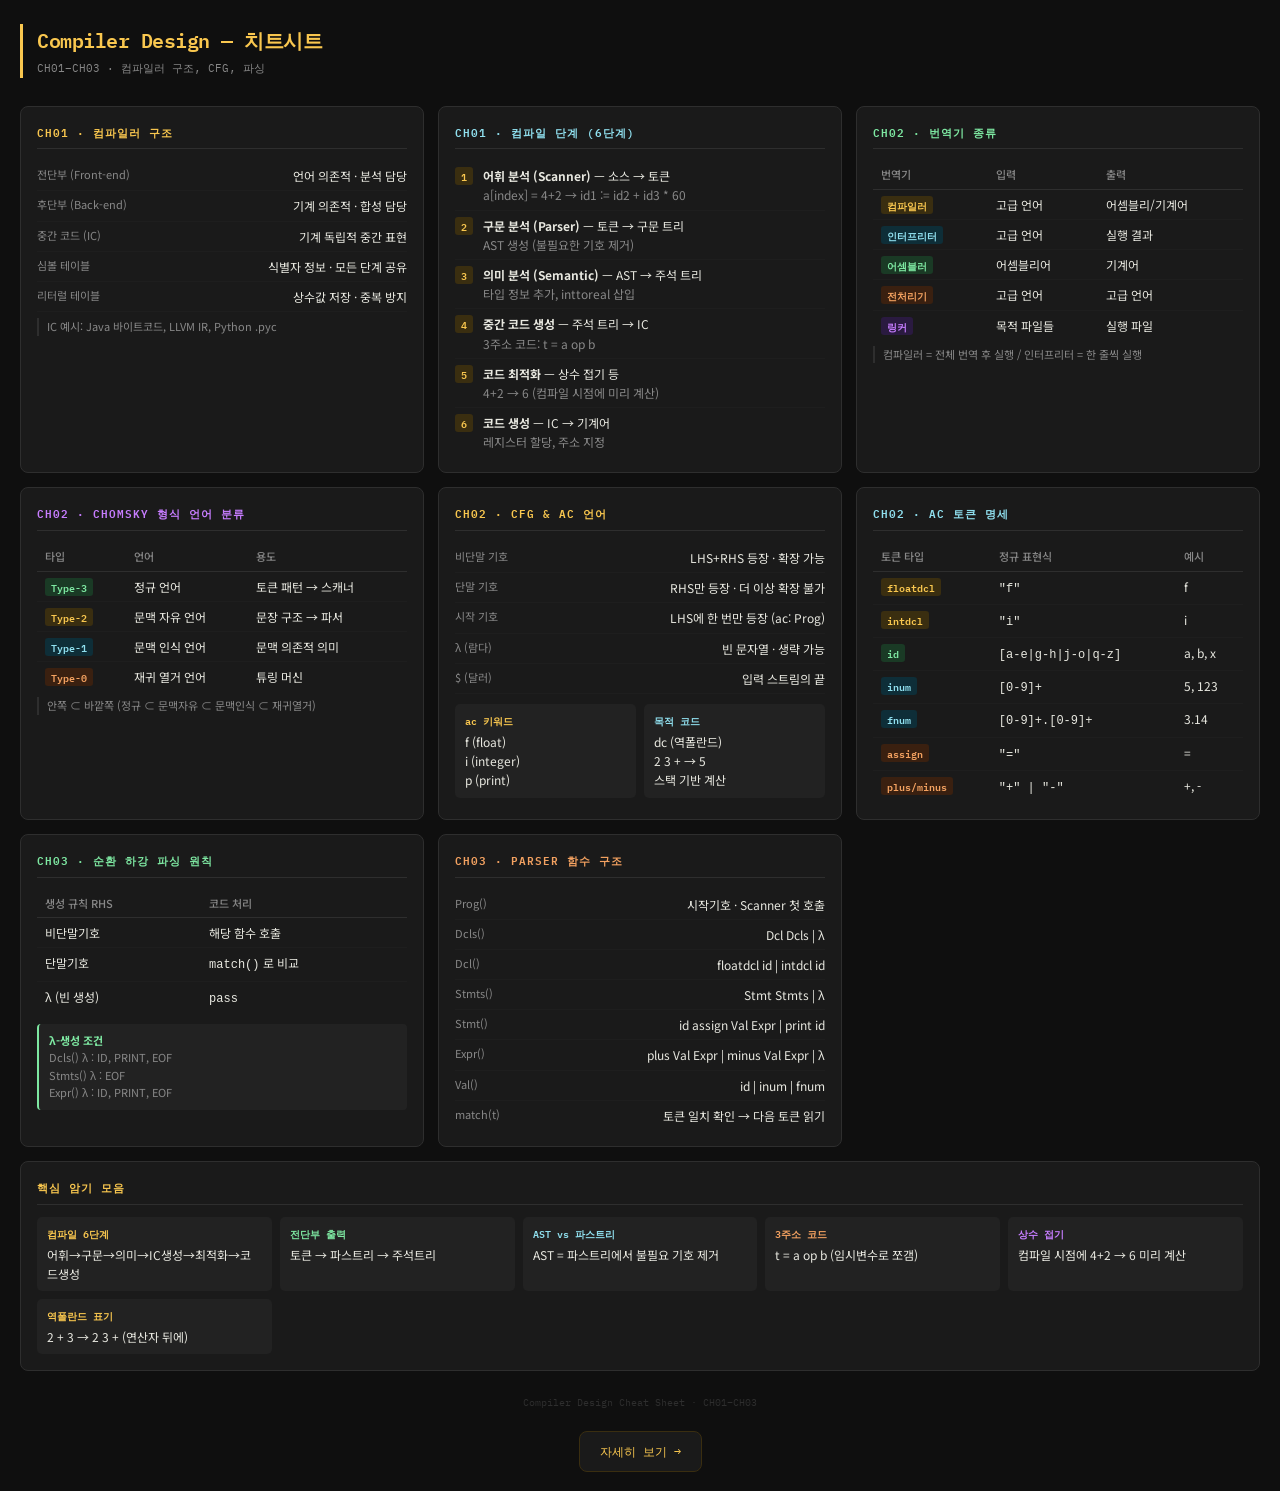
==== compiler-design/index.html @ c454cb39 "Create index.html" ====
<!DOCTYPE html>
<html lang="ko">
<head>
<meta charset="UTF-8">
<meta name="viewport" content="width=device-width, initial-scale=1.0">
<title>Compiler Design 치트시트</title>
<style>
  @import url('https://fonts.googleapis.com/css2?family=IBM+Plex+Mono:wght@400;600&family=Noto+Sans+KR:wght@400;500;700&display=swap');

  :root {
    --bg: #0f0f0f;
    --surface: #1a1a1a;
    --surface2: #222;
    --border: #2e2e2e;
    --text: #e8e8e0;
    --muted: #888;
    --accent1: #7ee8a2;
    --accent2: #f9c74f;
    --accent3: #90e0ef;
    --accent4: #f4a261;
    --accent5: #c77dff;
    --mono: 'IBM Plex Mono', monospace;
    --sans: 'Noto Sans KR', sans-serif;
  }

  * { box-sizing: border-box; margin: 0; padding: 0; }

  body {
    background: var(--bg);
    color: var(--text);
    font-family: var(--sans);
    font-size: 13px;
    line-height: 1.6;
    padding: 24px 20px;
  }

  header {
    border-left: 3px solid var(--accent2);
    padding-left: 14px;
    margin-bottom: 28px;
  }

  header h1 {
    font-family: var(--mono);
    font-size: 20px;
    font-weight: 600;
    color: var(--accent2);
    letter-spacing: -0.5px;
  }

  header p {
    color: var(--muted);
    font-size: 11px;
    font-family: var(--mono);
    margin-top: 4px;
  }

  .grid {
    display: grid;
    grid-template-columns: repeat(auto-fit, minmax(300px, 1fr));
    gap: 14px;
  }

  .card {
    background: var(--surface);
    border: 0.5px solid var(--border);
    border-radius: 8px;
    padding: 16px;
    break-inside: avoid;
  }

  .card.wide { grid-column: 1 / -1; }

  .card-title {
    font-family: var(--mono);
    font-size: 11px;
    font-weight: 600;
    letter-spacing: 1px;
    text-transform: uppercase;
    margin-bottom: 12px;
    padding-bottom: 8px;
    border-bottom: 0.5px solid var(--border);
  }

  .card-title.green  { color: var(--accent1); }
  .card-title.amber  { color: var(--accent2); }
  .card-title.cyan   { color: var(--accent3); }
  .card-title.orange { color: var(--accent4); }
  .card-title.purple { color: var(--accent5); }

  table { width: 100%; border-collapse: collapse; font-size: 12px; }
  th {
    color: var(--muted); font-weight: 500; text-align: left;
    padding: 5px 8px; border-bottom: 0.5px solid var(--border); font-size: 11px;
  }
  td { padding: 5px 8px; border-bottom: 0.5px solid #1e1e1e; vertical-align: top; }
  tr:last-child td { border-bottom: none; }

  .tag {
    display: inline-block; font-family: var(--mono); font-size: 10px;
    padding: 1px 6px; border-radius: 3px; font-weight: 600;
  }
  .tag.g { background: #1a3a25; color: var(--accent1); }
  .tag.a { background: #3a2e10; color: var(--accent2); }
  .tag.c { background: #0e2e38; color: var(--accent3); }
  .tag.o { background: #3a2010; color: var(--accent4); }
  .tag.p { background: #2a1a40; color: var(--accent5); }

  .formula {
    background: var(--surface2);
    border-left: 2px solid var(--accent2);
    padding: 8px 12px;
    border-radius: 0 4px 4px 0;
    font-family: var(--mono);
    font-size: 11px;
    color: var(--accent2);
    margin: 8px 0;
    white-space: pre;
    overflow-x: auto;
  }

  .note {
    font-size: 11px; color: var(--muted);
    margin-top: 6px; padding-left: 8px;
    border-left: 2px solid var(--border);
  }

  .row {
    display: flex; justify-content: space-between; align-items: flex-start;
    padding: 5px 0; border-bottom: 0.5px solid #1e1e1e; font-size: 12px; gap: 8px;
  }
  .row:last-child { border-bottom: none; }
  .row .key { color: var(--muted); min-width: 100px; font-size: 11px; }
  .row .val { text-align: right; color: var(--text); }

  .highlight { color: var(--accent1); font-weight: 500; }
  .dim { color: var(--muted); }

  .steps { counter-reset: step; list-style: none; }
  .steps li {
    counter-increment: step; display: flex; gap: 10px;
    padding: 5px 0; font-size: 12px; border-bottom: 0.5px solid #1e1e1e; align-items: flex-start;
  }
  .steps li:last-child { border-bottom: none; }
  .steps li::before {
    content: counter(step); font-family: var(--mono); font-size: 10px; font-weight: 600;
    color: var(--accent2); background: #3a2e10; width: 18px; height: 18px;
    border-radius: 3px; display: flex; align-items: center; justify-content: center;
    flex-shrink: 0; margin-top: 1px;
  }

  .two-col { display: grid; grid-template-columns: 1fr 1fr; gap: 8px; }
  .mini-card { background: var(--surface2); border-radius: 5px; padding: 8px 10px; font-size: 12px; }
  .mini-card .mc-title { font-family: var(--mono); font-size: 10px; font-weight: 600; margin-bottom: 4px; }

  footer { margin-top: 24px; text-align: center; font-family: var(--mono); font-size: 10px; color: var(--border); }
</style>
</head>
<body>

<header>
  <h1>Compiler Design — 치트시트</h1>
  <p>CH01–CH03 · 컴파일러 구조, CFG, 파싱</p>
</header>

<div class="grid">

  <!-- 컴파일러 구조 -->
  <div class="card">
    <div class="card-title amber">CH01 · 컴파일러 구조</div>
    <div class="row"><span class="key">전단부 (Front-end)</span><span class="val">언어 의존적 · 분석 담당</span></div>
    <div class="row"><span class="key">후단부 (Back-end)</span><span class="val">기계 의존적 · 합성 담당</span></div>
    <div class="row"><span class="key">중간 코드 (IC)</span><span class="val">기계 독립적 중간 표현</span></div>
    <div class="row"><span class="key">심볼 테이블</span><span class="val">식별자 정보 · 모든 단계 공유</span></div>
    <div class="row"><span class="key">리터럴 테이블</span><span class="val">상수값 저장 · 중복 방지</span></div>
    <p class="note">IC 예시: Java 바이트코드, LLVM IR, Python .pyc</p>
  </div>

  <!-- 컴파일 단계 -->
  <div class="card">
    <div class="card-title cyan">CH01 · 컴파일 단계 (6단계)</div>
    <ul class="steps">
      <li><div><strong>어휘 분석 (Scanner)</strong> — 소스 → 토큰<br><span class="dim">a[index] = 4+2 → id1 := id2 + id3 * 60</span></div></li>
      <li><div><strong>구문 분석 (Parser)</strong> — 토큰 → 구문 트리<br><span class="dim">AST 생성 (불필요한 기호 제거)</span></div></li>
      <li><div><strong>의미 분석 (Semantic)</strong> — AST → 주석 트리<br><span class="dim">타입 정보 추가, inttoreal 삽입</span></div></li>
      <li><div><strong>중간 코드 생성</strong> — 주석 트리 → IC<br><span class="dim">3주소 코드: t = a op b</span></div></li>
      <li><div><strong>코드 최적화</strong> — 상수 접기 등<br><span class="dim">4+2 → 6 (컴파일 시점에 미리 계산)</span></div></li>
      <li><div><strong>코드 생성</strong> — IC → 기계어<br><span class="dim">레지스터 할당, 주소 지정</span></div></li>
    </ul>
  </div>

  <!-- 번역기 종류 -->
  <div class="card">
    <div class="card-title green">CH02 · 번역기 종류</div>
    <table>
      <thead><tr><th>번역기</th><th>입력</th><th>출력</th></tr></thead>
      <tbody>
        <tr><td><span class="tag a">컴파일러</span></td><td>고급 언어</td><td>어셈블리/기계어</td></tr>
        <tr><td><span class="tag c">인터프리터</span></td><td>고급 언어</td><td>실행 결과</td></tr>
        <tr><td><span class="tag g">어셈블러</span></td><td>어셈블리어</td><td>기계어</td></tr>
        <tr><td><span class="tag o">전처리기</span></td><td>고급 언어</td><td>고급 언어</td></tr>
        <tr><td><span class="tag p">링커</span></td><td>목적 파일들</td><td>실행 파일</td></tr>
      </tbody>
    </table>
    <p class="note">컴파일러 = 전체 번역 후 실행 / 인터프리터 = 한 줄씩 실행</p>
  </div>

  <!-- Chomsky 분류 -->
  <div class="card">
    <div class="card-title purple">CH02 · Chomsky 형식 언어 분류</div>
    <table>
      <thead><tr><th>타입</th><th>언어</th><th>용도</th></tr></thead>
      <tbody>
        <tr><td><span class="tag g">Type-3</span></td><td>정규 언어</td><td>토큰 패턴 → 스캐너</td></tr>
        <tr><td><span class="tag a">Type-2</span></td><td>문맥 자유 언어</td><td>문장 구조 → 파서</td></tr>
        <tr><td><span class="tag c">Type-1</span></td><td>문맥 인식 언어</td><td>문맥 의존적 의미</td></tr>
        <tr><td><span class="tag o">Type-0</span></td><td>재귀 열거 언어</td><td>튜링 머신</td></tr>
      </tbody>
    </table>
    <p class="note">안쪽 ⊂ 바깥쪽 (정규 ⊂ 문맥자유 ⊂ 문맥인식 ⊂ 재귀열거)</p>
  </div>

  <!-- CFG / ac 언어 -->
  <div class="card">
    <div class="card-title amber">CH02 · CFG & ac 언어</div>
    <div class="row"><span class="key">비단말 기호</span><span class="val">LHS+RHS 등장 · 확장 가능</span></div>
    <div class="row"><span class="key">단말 기호</span><span class="val">RHS만 등장 · 더 이상 확장 불가</span></div>
    <div class="row"><span class="key">시작 기호</span><span class="val">LHS에 한 번만 등장 (ac: Prog)</span></div>
    <div class="row"><span class="key">λ (람다)</span><span class="val">빈 문자열 · 생략 가능</span></div>
    <div class="row"><span class="key">$ (달러)</span><span class="val">입력 스트림의 끝</span></div>
    <div style="margin-top: 10px;" class="two-col">
      <div class="mini-card">
        <div class="mc-title" style="color:var(--accent2)">ac 키워드</div>
        f (float)<br>i (integer)<br>p (print)
      </div>
      <div class="mini-card">
        <div class="mc-title" style="color:var(--accent3)">목적 코드</div>
        dc (역폴란드)<br>2 3 + → 5<br>스택 기반 계산
      </div>
    </div>
  </div>

  <!-- 토큰 명세 -->
  <div class="card">
    <div class="card-title cyan">CH02 · ac 토큰 명세</div>
    <table>
      <thead><tr><th>토큰 타입</th><th>정규 표현식</th><th>예시</th></tr></thead>
      <tbody>
        <tr><td><span class="tag a">floatdcl</span></td><td><code>"f"</code></td><td>f</td></tr>
        <tr><td><span class="tag a">intdcl</span></td><td><code>"i"</code></td><td>i</td></tr>
        <tr><td><span class="tag g">id</span></td><td><code>[a-e|g-h|j-o|q-z]</code></td><td>a, b, x</td></tr>
        <tr><td><span class="tag c">inum</span></td><td><code>[0-9]+</code></td><td>5, 123</td></tr>
        <tr><td><span class="tag c">fnum</span></td><td><code>[0-9]+.[0-9]+</code></td><td>3.14</td></tr>
        <tr><td><span class="tag o">assign</span></td><td><code>"="</code></td><td>=</td></tr>
        <tr><td><span class="tag o">plus/minus</span></td><td><code>"+" | "-"</code></td><td>+, -</td></tr>
      </tbody>
    </table>
  </div>

  <!-- 순환 하강 파싱 -->
  <div class="card">
    <div class="card-title green">CH03 · 순환 하강 파싱 원칙</div>
    <table>
      <thead><tr><th>생성 규칙 RHS</th><th>코드 처리</th></tr></thead>
      <tbody>
        <tr><td>비단말기호</td><td>해당 함수 호출</td></tr>
        <tr><td>단말기호</td><td><code>match()</code> 로 비교</td></tr>
        <tr><td>λ (빈 생성)</td><td><code>pass</code></td></tr>
      </tbody>
    </table>
    <div style="margin-top:10px;">
      <div class="note" style="margin-top:0;padding:8px 10px;background:var(--surface2);border-radius:4px;border-left:2px solid var(--accent1);">
        <strong style="color:var(--accent1)">λ-생성 조건</strong><br>
        Dcls() λ : ID, PRINT, EOF<br>
        Stmts() λ : EOF<br>
        Expr() λ : ID, PRINT, EOF
      </div>
    </div>
  </div>

  <!-- Parser 함수 구조 -->
  <div class="card">
    <div class="card-title orange">CH03 · Parser 함수 구조</div>
    <div class="row"><span class="key">Prog()</span><span class="val">시작기호 · Scanner 첫 호출</span></div>
    <div class="row"><span class="key">Dcls()</span><span class="val">Dcl Dcls | λ</span></div>
    <div class="row"><span class="key">Dcl()</span><span class="val">floatdcl id | intdcl id</span></div>
    <div class="row"><span class="key">Stmts()</span><span class="val">Stmt Stmts | λ</span></div>
    <div class="row"><span class="key">Stmt()</span><span class="val">id assign Val Expr | print id</span></div>
    <div class="row"><span class="key">Expr()</span><span class="val">plus Val Expr | minus Val Expr | λ</span></div>
    <div class="row"><span class="key">Val()</span><span class="val">id | inum | fnum</span></div>
    <div class="row"><span class="key">match(t)</span><span class="val">토큰 일치 확인 → 다음 토큰 읽기</span></div>
  </div>

  <!-- 핵심 암기 -->
  <div class="card wide">
    <div class="card-title amber">핵심 암기 모음</div>
    <div style="display:grid;grid-template-columns:repeat(auto-fit,minmax(200px,1fr));gap:8px;">
      <div class="mini-card"><div class="mc-title" style="color:var(--accent2)">컴파일 6단계</div>어휘→구문→의미→IC생성→최적화→코드생성</div>
      <div class="mini-card"><div class="mc-title" style="color:var(--accent1)">전단부 출력</div>토큰 → 파스트리 → 주석트리</div>
      <div class="mini-card"><div class="mc-title" style="color:var(--accent3)">AST vs 파스트리</div>AST = 파스트리에서 불필요 기호 제거</div>
      <div class="mini-card"><div class="mc-title" style="color:var(--accent4)">3주소 코드</div>t = a op b (임시변수로 쪼갬)</div>
      <div class="mini-card"><div class="mc-title" style="color:var(--accent5)">상수 접기</div>컴파일 시점에 4+2 → 6 미리 계산</div>
      <div class="mini-card"><div class="mc-title" style="color:var(--accent2)">역폴란드 표기</div>2 + 3 → 2 3 + (연산자 뒤에)</div>
    </div>
  </div>

</div>

<footer>Compiler Design Cheat Sheet · CH01–CH03</footer>

<div style="text-align:center;margin-top:20px;">
  <a href="../notes.html?repo=Compiler-Design"
     style="display:inline-flex;align-items:center;gap:8px;font-family:'IBM Plex Mono',monospace;font-size:12px;color:#f9c74f;border:0.5px solid #3a2e10;background:#1a1a1a;padding:10px 20px;border-radius:8px;text-decoration:none;">
    자세히 보기 →
  </a>
</div>

</body>
</html>
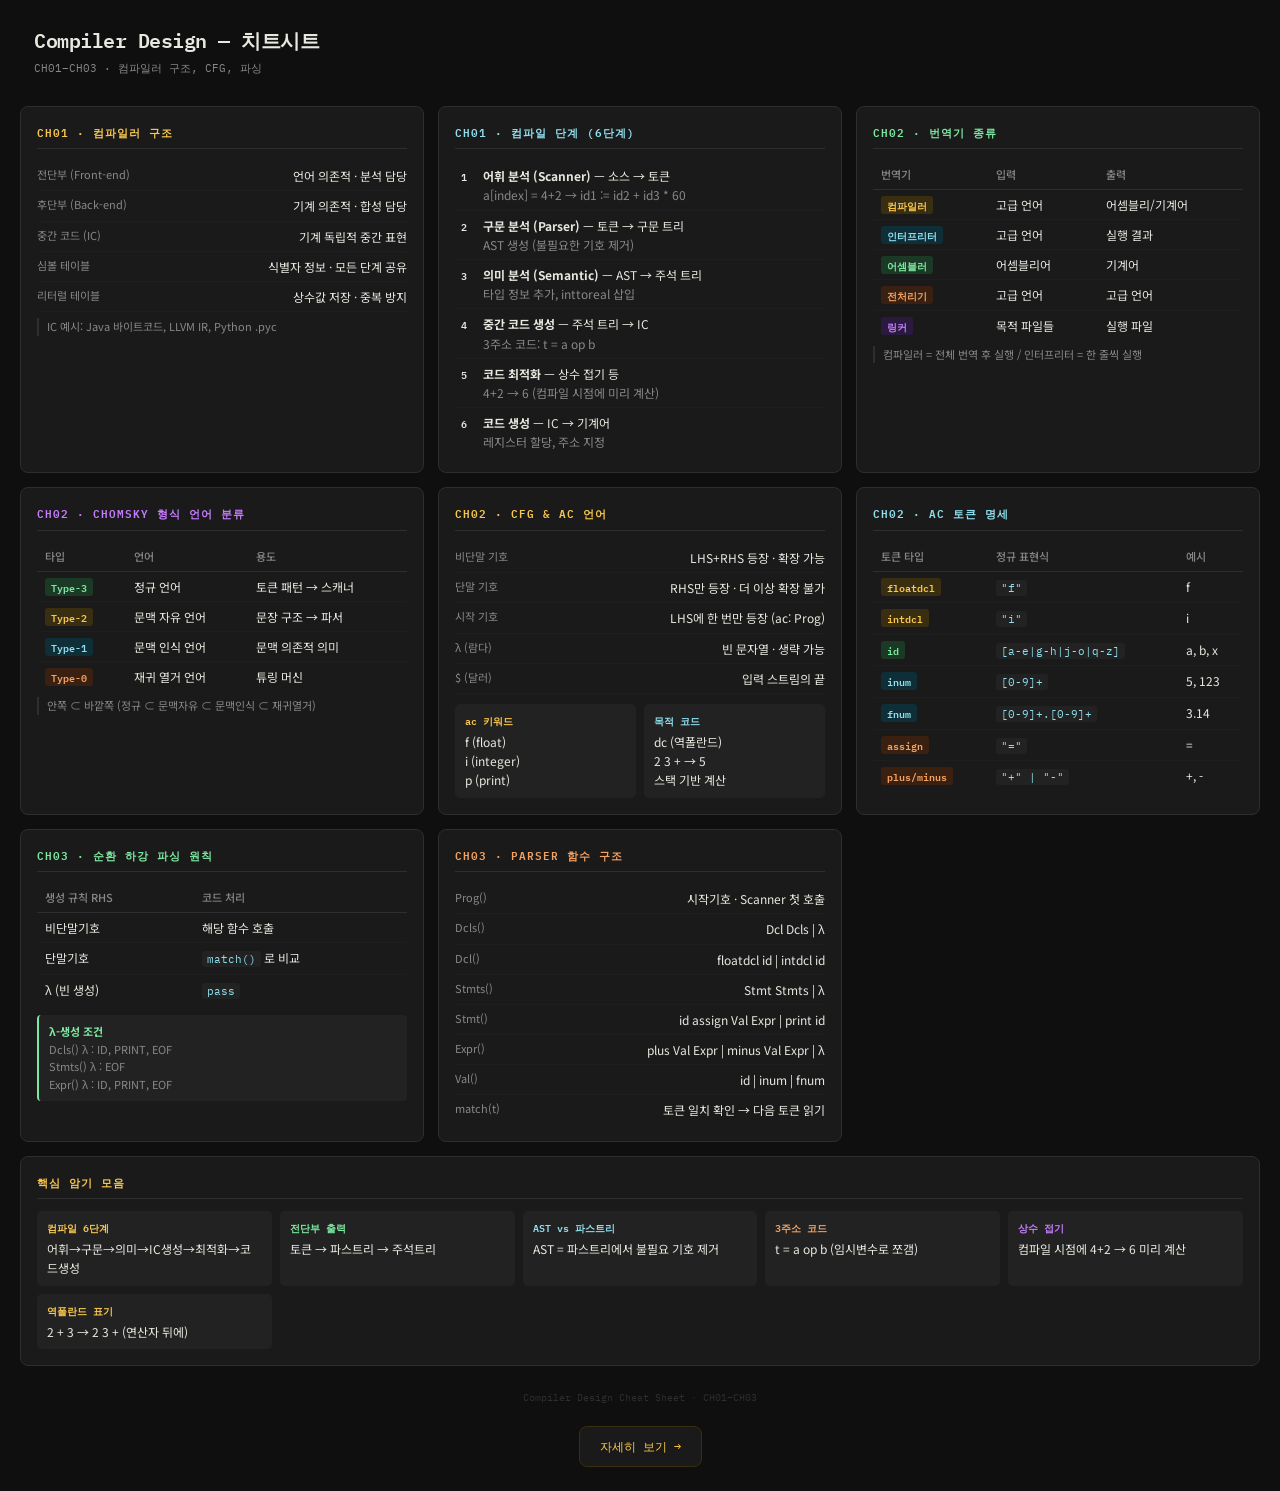
==== commit 3efc3e61: "Update index.html" ====
--- a/compiler-design/index.html
+++ b/compiler-design/index.html
@@ -4,157 +4,7 @@
 <meta charset="UTF-8">
 <meta name="viewport" content="width=device-width, initial-scale=1.0">
 <title>Compiler Design 치트시트</title>
-<style>
-  @import url('https://fonts.googleapis.com/css2?family=IBM+Plex+Mono:wght@400;600&family=Noto+Sans+KR:wght@400;500;700&display=swap');
-
-  :root {
-    --bg: #0f0f0f;
-    --surface: #1a1a1a;
-    --surface2: #222;
-    --border: #2e2e2e;
-    --text: #e8e8e0;
-    --muted: #888;
-    --accent1: #7ee8a2;
-    --accent2: #f9c74f;
-    --accent3: #90e0ef;
-    --accent4: #f4a261;
-    --accent5: #c77dff;
-    --mono: 'IBM Plex Mono', monospace;
-    --sans: 'Noto Sans KR', sans-serif;
-  }
-
-  * { box-sizing: border-box; margin: 0; padding: 0; }
-
-  body {
-    background: var(--bg);
-    color: var(--text);
-    font-family: var(--sans);
-    font-size: 13px;
-    line-height: 1.6;
-    padding: 24px 20px;
-  }
-
-  header {
-    border-left: 3px solid var(--accent2);
-    padding-left: 14px;
-    margin-bottom: 28px;
-  }
-
-  header h1 {
-    font-family: var(--mono);
-    font-size: 20px;
-    font-weight: 600;
-    color: var(--accent2);
-    letter-spacing: -0.5px;
-  }
-
-  header p {
-    color: var(--muted);
-    font-size: 11px;
-    font-family: var(--mono);
-    margin-top: 4px;
-  }
-
-  .grid {
-    display: grid;
-    grid-template-columns: repeat(auto-fit, minmax(300px, 1fr));
-    gap: 14px;
-  }
-
-  .card {
-    background: var(--surface);
-    border: 0.5px solid var(--border);
-    border-radius: 8px;
-    padding: 16px;
-    break-inside: avoid;
-  }
-
-  .card.wide { grid-column: 1 / -1; }
-
-  .card-title {
-    font-family: var(--mono);
-    font-size: 11px;
-    font-weight: 600;
-    letter-spacing: 1px;
-    text-transform: uppercase;
-    margin-bottom: 12px;
-    padding-bottom: 8px;
-    border-bottom: 0.5px solid var(--border);
-  }
-
-  .card-title.green  { color: var(--accent1); }
-  .card-title.amber  { color: var(--accent2); }
-  .card-title.cyan   { color: var(--accent3); }
-  .card-title.orange { color: var(--accent4); }
-  .card-title.purple { color: var(--accent5); }
-
-  table { width: 100%; border-collapse: collapse; font-size: 12px; }
-  th {
-    color: var(--muted); font-weight: 500; text-align: left;
-    padding: 5px 8px; border-bottom: 0.5px solid var(--border); font-size: 11px;
-  }
-  td { padding: 5px 8px; border-bottom: 0.5px solid #1e1e1e; vertical-align: top; }
-  tr:last-child td { border-bottom: none; }
-
-  .tag {
-    display: inline-block; font-family: var(--mono); font-size: 10px;
-    padding: 1px 6px; border-radius: 3px; font-weight: 600;
-  }
-  .tag.g { background: #1a3a25; color: var(--accent1); }
-  .tag.a { background: #3a2e10; color: var(--accent2); }
-  .tag.c { background: #0e2e38; color: var(--accent3); }
-  .tag.o { background: #3a2010; color: var(--accent4); }
-  .tag.p { background: #2a1a40; color: var(--accent5); }
-
-  .formula {
-    background: var(--surface2);
-    border-left: 2px solid var(--accent2);
-    padding: 8px 12px;
-    border-radius: 0 4px 4px 0;
-    font-family: var(--mono);
-    font-size: 11px;
-    color: var(--accent2);
-    margin: 8px 0;
-    white-space: pre;
-    overflow-x: auto;
-  }
-
-  .note {
-    font-size: 11px; color: var(--muted);
-    margin-top: 6px; padding-left: 8px;
-    border-left: 2px solid var(--border);
-  }
-
-  .row {
-    display: flex; justify-content: space-between; align-items: flex-start;
-    padding: 5px 0; border-bottom: 0.5px solid #1e1e1e; font-size: 12px; gap: 8px;
-  }
-  .row:last-child { border-bottom: none; }
-  .row .key { color: var(--muted); min-width: 100px; font-size: 11px; }
-  .row .val { text-align: right; color: var(--text); }
-
-  .highlight { color: var(--accent1); font-weight: 500; }
-  .dim { color: var(--muted); }
-
-  .steps { counter-reset: step; list-style: none; }
-  .steps li {
-    counter-increment: step; display: flex; gap: 10px;
-    padding: 5px 0; font-size: 12px; border-bottom: 0.5px solid #1e1e1e; align-items: flex-start;
-  }
-  .steps li:last-child { border-bottom: none; }
-  .steps li::before {
-    content: counter(step); font-family: var(--mono); font-size: 10px; font-weight: 600;
-    color: var(--accent2); background: #3a2e10; width: 18px; height: 18px;
-    border-radius: 3px; display: flex; align-items: center; justify-content: center;
-    flex-shrink: 0; margin-top: 1px;
-  }
-
-  .two-col { display: grid; grid-template-columns: 1fr 1fr; gap: 8px; }
-  .mini-card { background: var(--surface2); border-radius: 5px; padding: 8px 10px; font-size: 12px; }
-  .mini-card .mc-title { font-family: var(--mono); font-size: 10px; font-weight: 600; margin-bottom: 4px; }
-
-  footer { margin-top: 24px; text-align: center; font-family: var(--mono); font-size: 10px; color: var(--border); }
-</style>
+<link rel="stylesheet" href="../assets/common.css">
 </head>
 <body>
 
--- a/assets/common.css
+++ b/assets/common.css
@@ -0,0 +1,241 @@
+@import url('https://fonts.googleapis.com/css2?family=IBM+Plex+Mono:wght@400;600&family=Noto+Sans+KR:wght@400;500;700&display=swap');
+
+:root {
+  --bg: #0f0f0f;
+  --surface: #1a1a1a;
+  --surface2: #222;
+  --border: #2e2e2e;
+  --text: #e8e8e0;
+  --muted: #888;
+  --accent1: #7ee8a2;
+  --accent2: #f9c74f;
+  --accent3: #90e0ef;
+  --accent4: #f4a261;
+  --accent5: #c77dff;
+  --mono: 'IBM Plex Mono', monospace;
+  --sans: 'Noto Sans KR', sans-serif;
+}
+
+* { box-sizing: border-box; margin: 0; padding: 0; }
+
+body {
+  background: var(--bg);
+  color: var(--text);
+  font-family: var(--sans);
+  font-size: 13px;
+  line-height: 1.6;
+  padding: 24px 20px;
+}
+
+/* 헤더 */
+header {
+  padding-left: 14px;
+  margin-bottom: 28px;
+}
+
+header h1 {
+  font-family: var(--mono);
+  font-size: 20px;
+  font-weight: 600;
+  letter-spacing: -0.5px;
+}
+
+header p {
+  color: var(--muted);
+  font-size: 11px;
+  font-family: var(--mono);
+  margin-top: 4px;
+}
+
+/* 그리드 */
+.grid {
+  display: grid;
+  grid-template-columns: repeat(auto-fit, minmax(300px, 1fr));
+  gap: 14px;
+}
+
+/* 카드 */
+.card {
+  background: var(--surface);
+  border: 0.5px solid var(--border);
+  border-radius: 8px;
+  padding: 16px;
+  break-inside: avoid;
+}
+
+.card.wide { grid-column: 1 / -1; }
+
+.card-title {
+  font-family: var(--mono);
+  font-size: 11px;
+  font-weight: 600;
+  letter-spacing: 1px;
+  text-transform: uppercase;
+  margin-bottom: 12px;
+  padding-bottom: 8px;
+  border-bottom: 0.5px solid var(--border);
+}
+
+.card-title.green  { color: var(--accent1); }
+.card-title.amber  { color: var(--accent2); }
+.card-title.cyan   { color: var(--accent3); }
+.card-title.orange { color: var(--accent4); }
+.card-title.purple { color: var(--accent5); }
+
+/* 테이블 */
+table { width: 100%; border-collapse: collapse; font-size: 12px; }
+
+th {
+  color: var(--muted);
+  font-weight: 500;
+  text-align: left;
+  padding: 5px 8px;
+  border-bottom: 0.5px solid var(--border);
+  font-size: 11px;
+}
+
+td {
+  padding: 5px 8px;
+  border-bottom: 0.5px solid #1e1e1e;
+  vertical-align: top;
+}
+
+tr:last-child td { border-bottom: none; }
+
+/* 태그 */
+.tag {
+  display: inline-block;
+  font-family: var(--mono);
+  font-size: 10px;
+  padding: 1px 6px;
+  border-radius: 3px;
+  font-weight: 600;
+}
+
+.tag.g { background: #1a3a25; color: var(--accent1); }
+.tag.a { background: #3a2e10; color: var(--accent2); }
+.tag.c { background: #0e2e38; color: var(--accent3); }
+.tag.o { background: #3a2010; color: var(--accent4); }
+.tag.p { background: #2a1a40; color: var(--accent5); }
+
+/* 코드 */
+code {
+  font-family: var(--mono);
+  font-size: 11px;
+  background: var(--surface2);
+  padding: 1px 5px;
+  border-radius: 3px;
+  color: var(--accent3);
+}
+
+/* 수식 블록 */
+.formula {
+  background: var(--surface2);
+  border-left: 2px solid var(--accent2);
+  padding: 8px 12px;
+  border-radius: 0 4px 4px 0;
+  font-family: var(--mono);
+  font-size: 12px;
+  color: var(--accent2);
+  margin: 8px 0;
+}
+
+/* 노트 */
+.note {
+  font-size: 11px;
+  color: var(--muted);
+  margin-top: 6px;
+  padding-left: 8px;
+  border-left: 2px solid var(--border);
+}
+
+/* 행 */
+.row {
+  display: flex;
+  justify-content: space-between;
+  align-items: flex-start;
+  padding: 5px 0;
+  border-bottom: 0.5px solid #1e1e1e;
+  font-size: 12px;
+  gap: 8px;
+}
+
+.row:last-child { border-bottom: none; }
+.row .key { color: var(--muted); min-width: 100px; font-size: 11px; }
+.row .val { text-align: right; color: var(--text); }
+
+/* 유틸 */
+.highlight { color: var(--accent1); font-weight: 500; }
+.dim { color: var(--muted); }
+
+/* 2컬럼 레이아웃 */
+.two-col { display: grid; grid-template-columns: 1fr 1fr; gap: 8px; }
+
+/* 미니 카드 */
+.mini-card {
+  background: var(--surface2);
+  border-radius: 5px;
+  padding: 8px 10px;
+  font-size: 12px;
+}
+
+.mini-card .mc-title {
+  font-family: var(--mono);
+  font-size: 10px;
+  font-weight: 600;
+  margin-bottom: 4px;
+}
+
+/* 스텝 리스트 */
+.steps { counter-reset: step; list-style: none; }
+
+.steps li {
+  counter-increment: step;
+  display: flex;
+  gap: 10px;
+  padding: 5px 0;
+  font-size: 12px;
+  border-bottom: 0.5px solid #1e1e1e;
+  align-items: flex-start;
+}
+
+.steps li:last-child { border-bottom: none; }
+
+.steps li::before {
+  content: counter(step);
+  font-family: var(--mono);
+  font-size: 10px;
+  font-weight: 600;
+  width: 18px;
+  height: 18px;
+  border-radius: 3px;
+  display: flex;
+  align-items: center;
+  justify-content: center;
+  flex-shrink: 0;
+  margin-top: 1px;
+}
+
+/* 푸터 */
+footer {
+  margin-top: 24px;
+  text-align: center;
+  font-family: var(--mono);
+  font-size: 10px;
+  color: var(--border);
+}
+
+/* 자세히 보기 버튼 공통 */
+.detail-btn {
+  display: inline-flex;
+  align-items: center;
+  gap: 8px;
+  font-family: var(--mono);
+  font-size: 12px;
+  background: var(--surface);
+  padding: 10px 20px;
+  border-radius: 8px;
+  text-decoration: none;
+  margin-top: 20px;
+  border: 0.5px solid;
+}
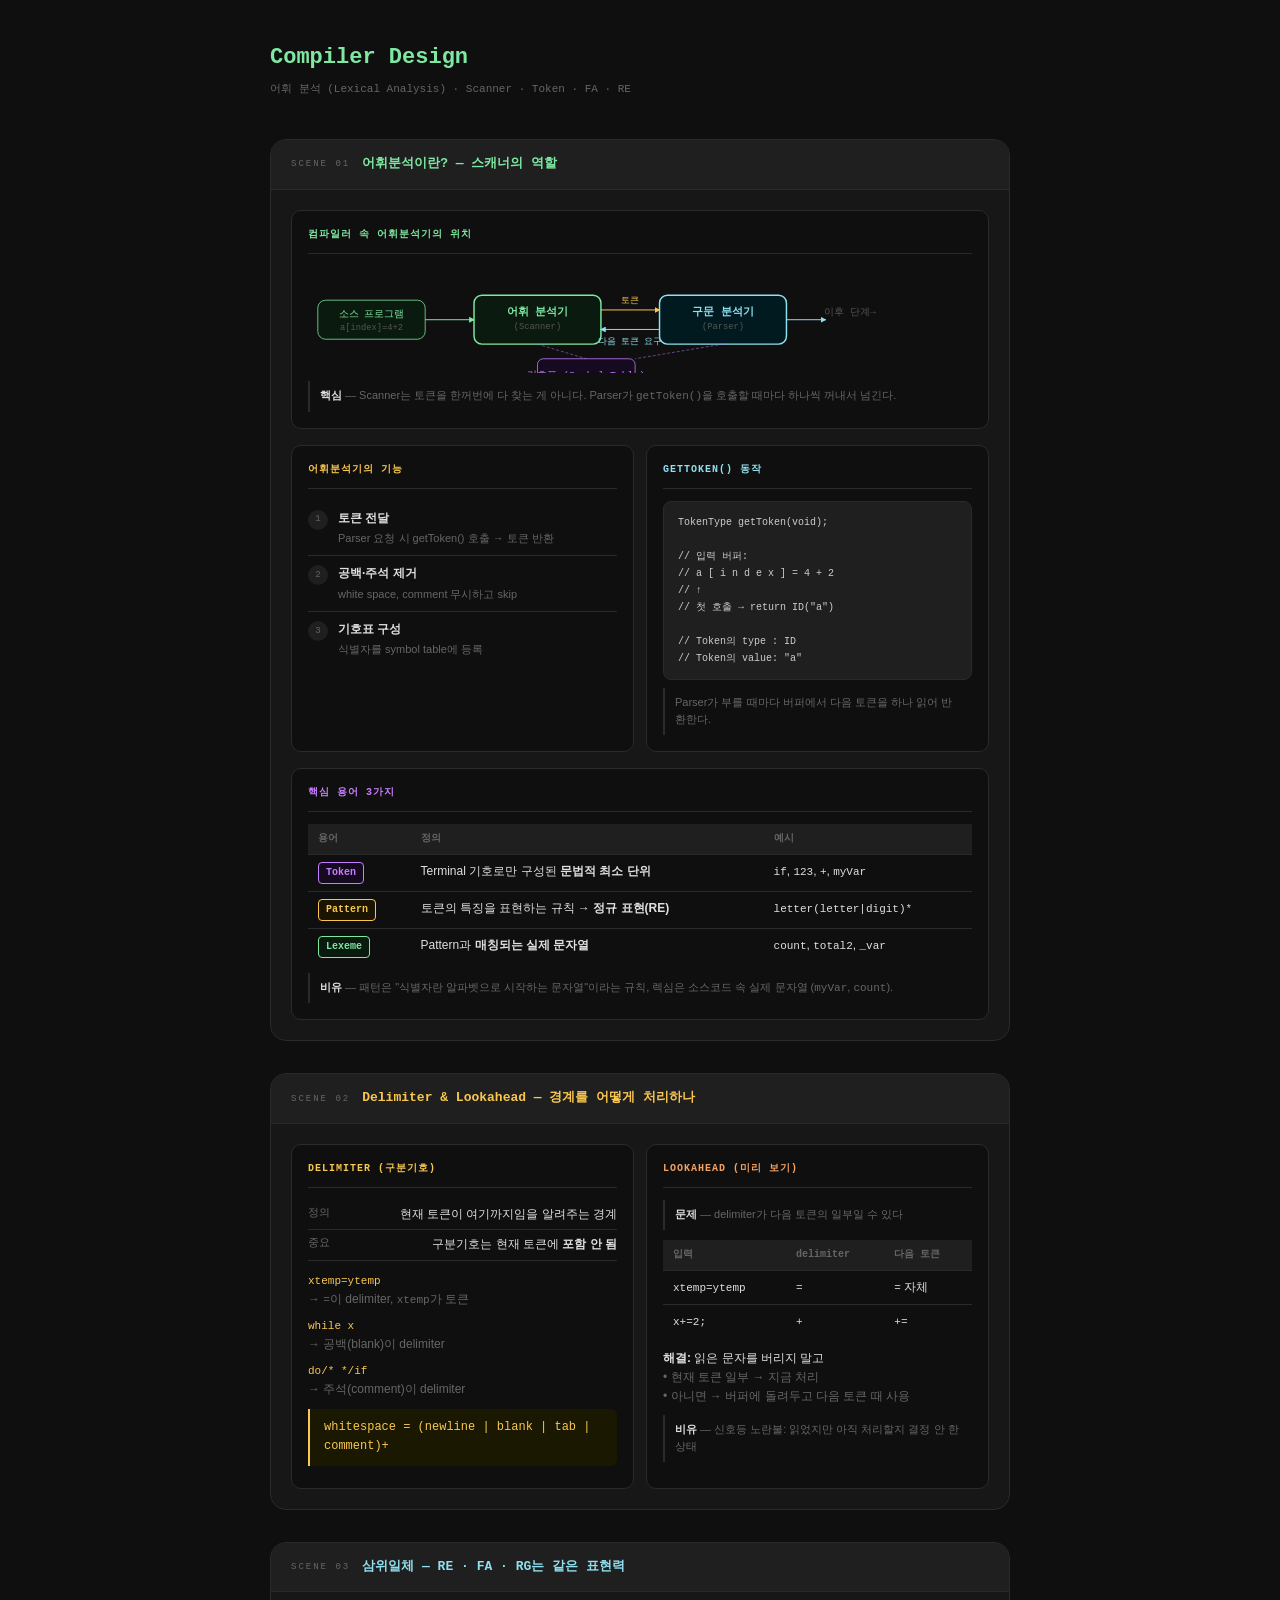
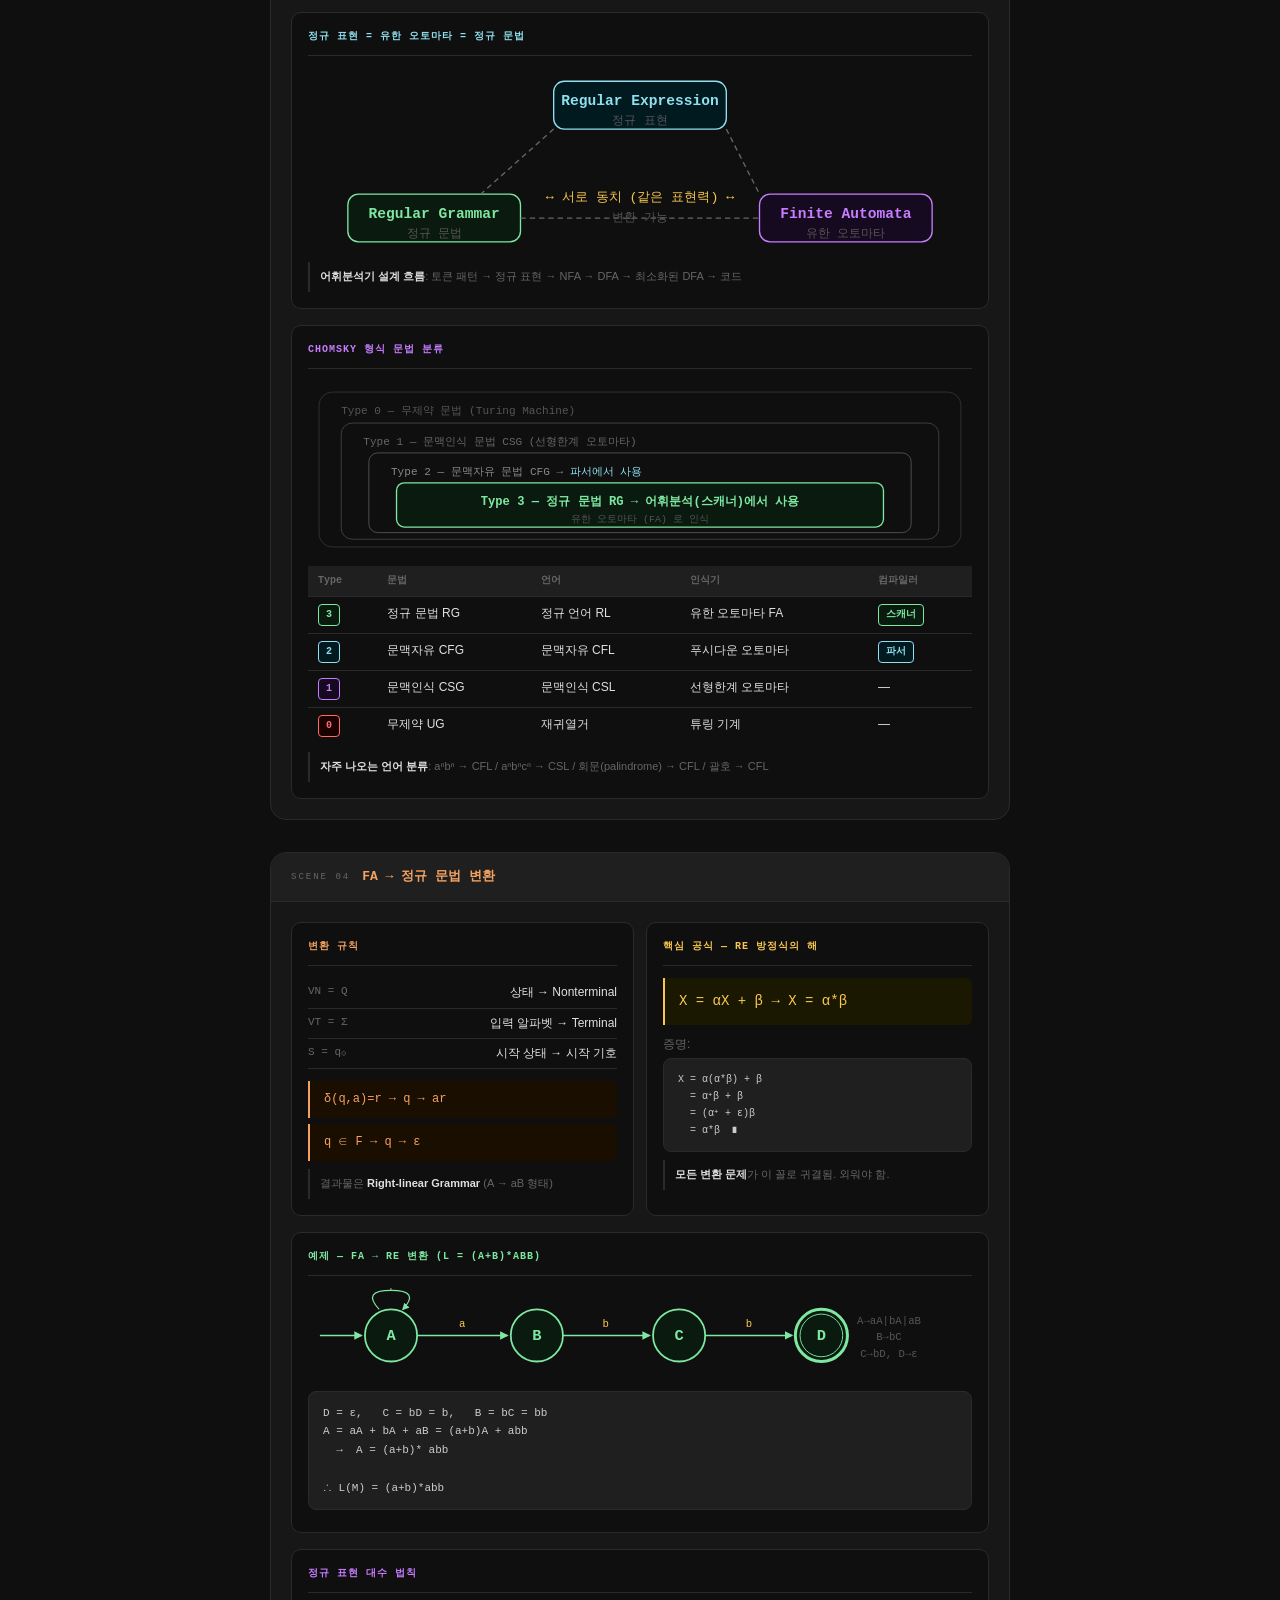
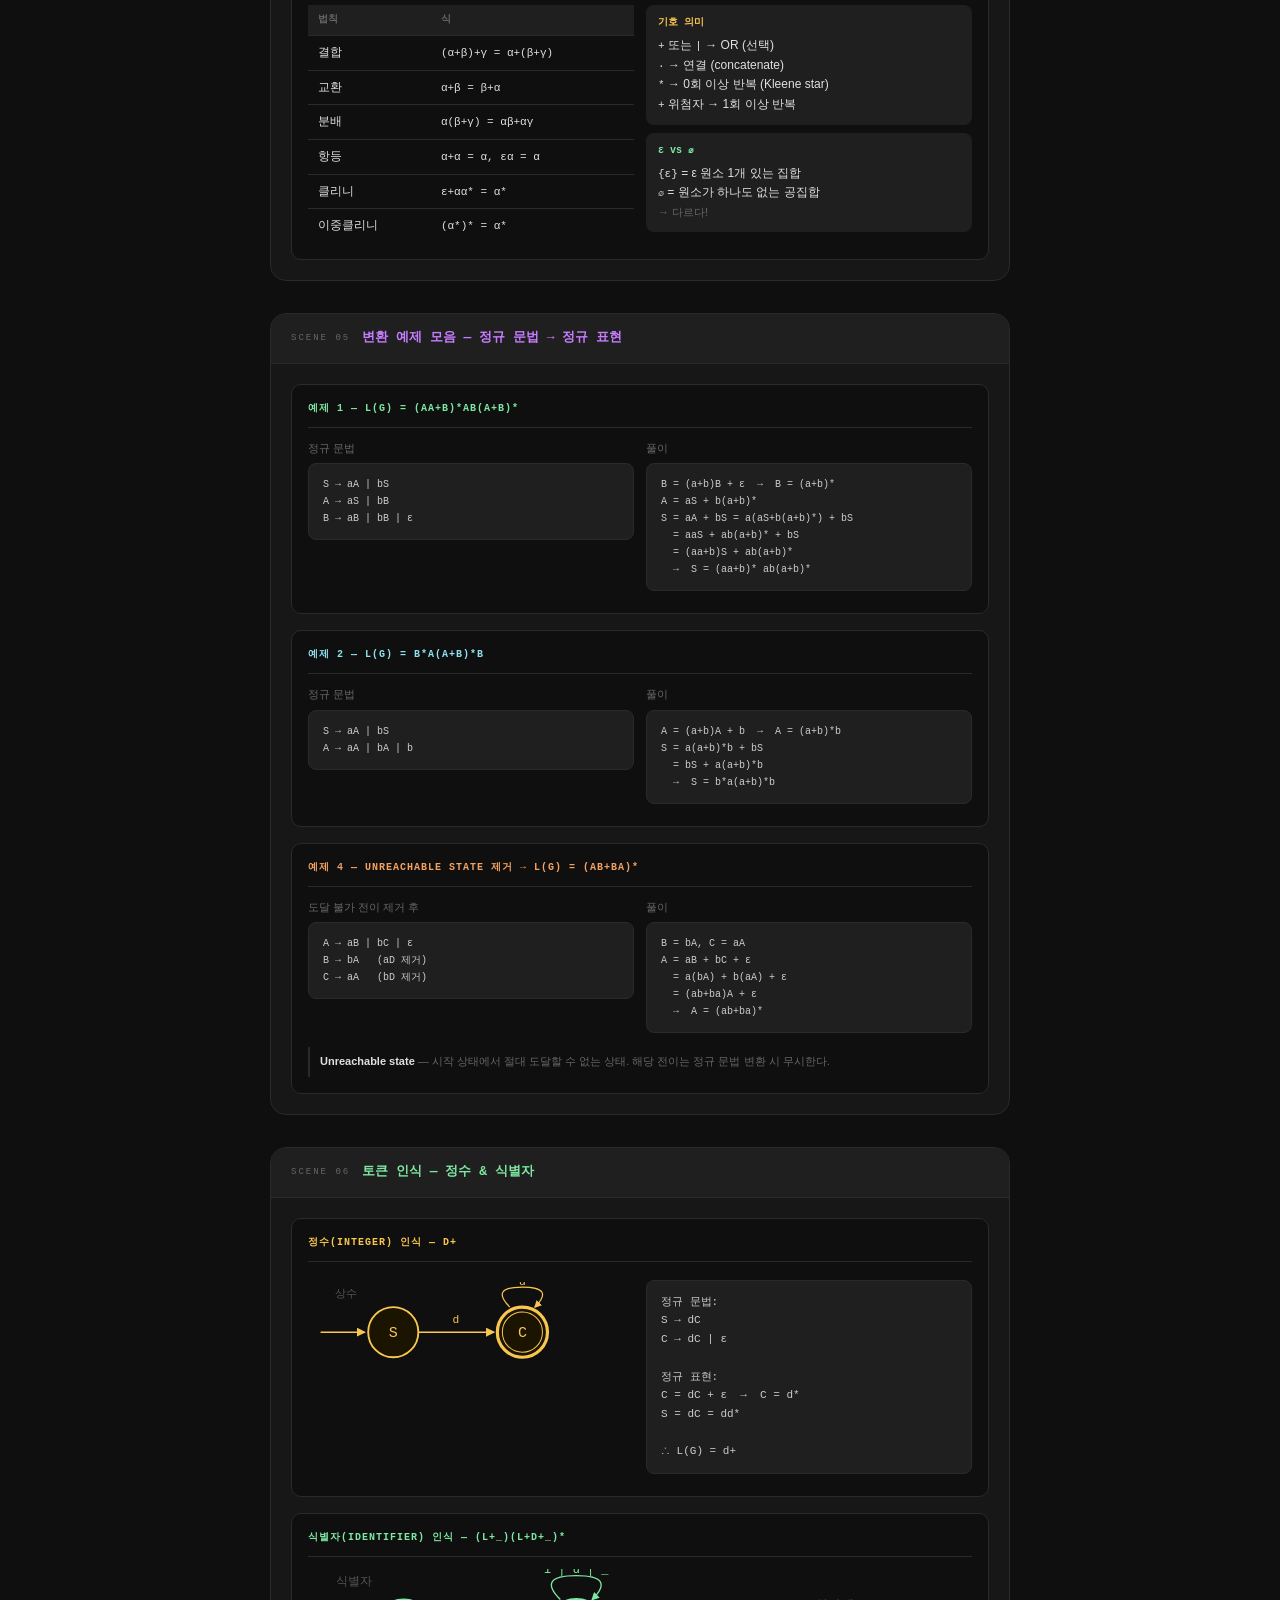
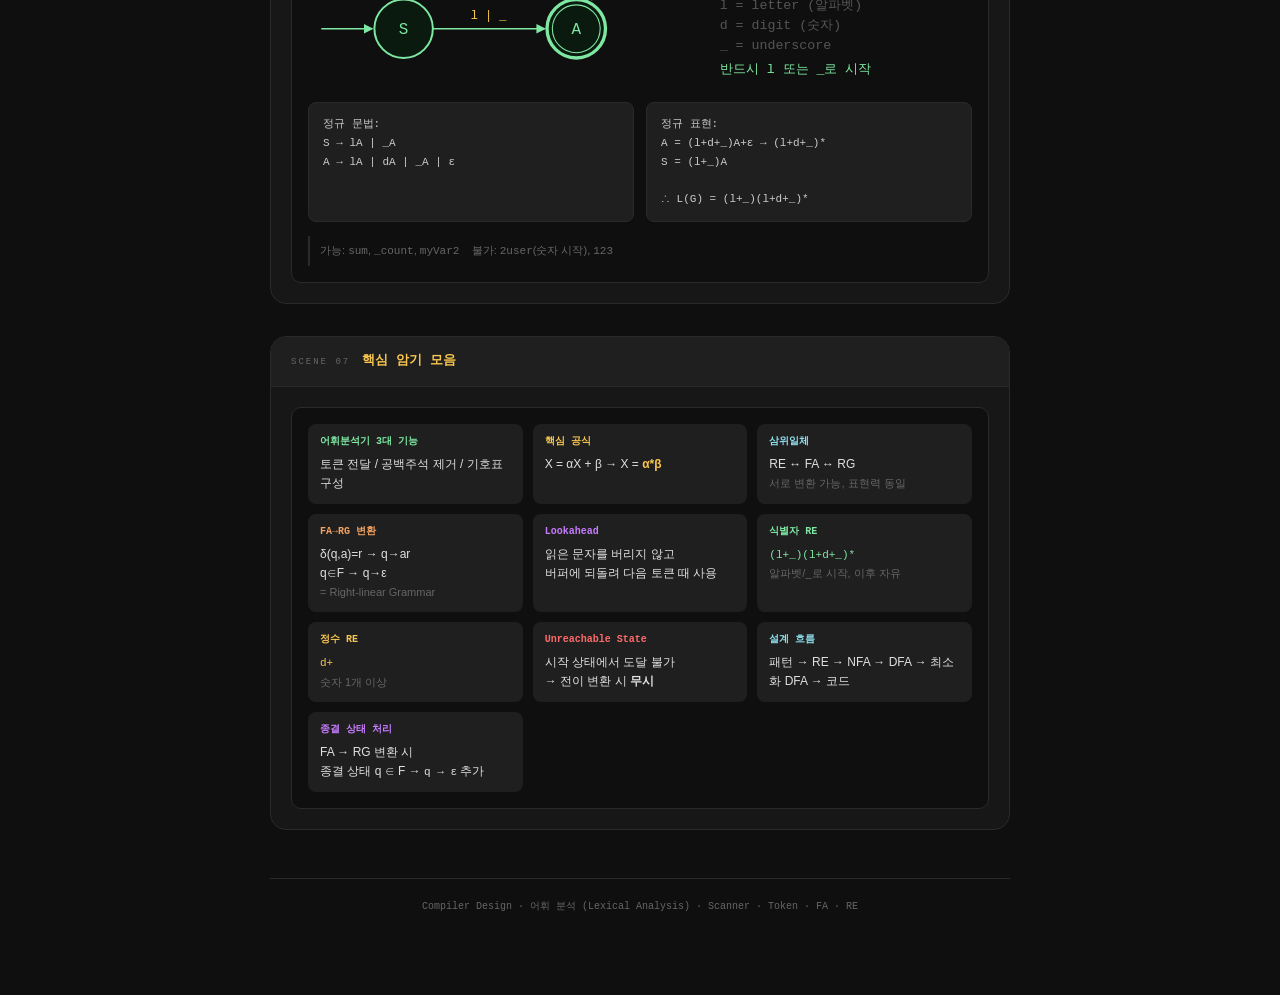
==== commit c649e0e9: "Update index.html" ====
--- a/compiler-design/index.html
+++ b/compiler-design/index.html
@@ -3,167 +3,808 @@
 <head>
 <meta charset="UTF-8">
 <meta name="viewport" content="width=device-width, initial-scale=1.0">
-<title>Compiler Design 치트시트</title>
-<link rel="stylesheet" href="../assets/common.css">
+<title>Compiler CH4 — 어휘 분석</title>
+<style>
+  :root {
+    --bg: #0f0f0f;
+    --surface: #171717;
+    --surface2: #1f1f1f;
+    --border: #2a2a2a;
+    --text: #e0e0e0;
+    --muted: #666;
+    --mono: 'IBM Plex Mono', 'Courier New', monospace;
+    --sans: 'Pretendard', 'Apple SD Gothic Neo', sans-serif;
+    --green:  #7ee8a2;
+    --yellow: #f9c74f;
+    --cyan:   #90e0ef;
+    --orange: #f4a261;
+    --purple: #c77dff;
+    --red:    #ff6b6b;
+    --blue:   #378ADD;
+  }
+
+  * { box-sizing: border-box; margin: 0; padding: 0; }
+
+  body {
+    background: var(--bg);
+    color: var(--text);
+    font-family: var(--sans);
+    max-width: 780px;
+    margin: 0 auto;
+    padding: 40px 20px 80px;
+    font-size: 13px;
+    line-height: 1.6;
+  }
+
+  /* ── 헤더 ── */
+  header { margin-bottom: 40px; }
+  header h1 { font-family: var(--mono); font-size: 22px; color: var(--green); }
+  header p  { font-family: var(--mono); font-size: 11px; color: var(--muted); margin-top: 6px; }
+
+  /* ── 큰 박스 (웹툰 한 컷) ── */
+  .panel {
+    border: 0.5px solid var(--border);
+    border-radius: 16px;
+    margin-bottom: 32px;
+    overflow: hidden;
+    background: var(--surface);
+  }
+
+  .panel-header {
+    display: flex;
+    align-items: center;
+    gap: 12px;
+    padding: 14px 20px;
+    border-bottom: 0.5px solid var(--border);
+    background: var(--surface2);
+  }
+  .panel-num {
+    font-family: var(--mono);
+    font-size: 9px;
+    letter-spacing: 2px;
+    color: var(--muted);
+    text-transform: uppercase;
+  }
+  .panel-title {
+    font-family: var(--mono);
+    font-size: 13px;
+    font-weight: 700;
+  }
+  .panel-body { padding: 20px; display: flex; flex-direction: column; gap: 16px; }
+
+  /* ── 작은 박스 (카드) ── */
+  .card {
+    background: var(--bg);
+    border: 0.5px solid var(--border);
+    border-radius: 10px;
+    padding: 16px;
+  }
+  .card-title {
+    font-family: var(--mono);
+    font-size: 10px;
+    font-weight: 700;
+    letter-spacing: 1px;
+    text-transform: uppercase;
+    border-bottom: 0.5px solid var(--border);
+    padding-bottom: 10px;
+    margin-bottom: 12px;
+  }
+
+  /* ── 2열 그리드 ── */
+  .two { display: grid; grid-template-columns: 1fr 1fr; gap: 12px; }
+  .three { display: grid; grid-template-columns: 1fr 1fr 1fr; gap: 10px; }
+
+  /* ── 미니 카드 ── */
+  .mini {
+    background: var(--surface2);
+    border-radius: 8px;
+    padding: 10px 12px;
+    font-size: 12px;
+  }
+  .mini-title {
+    font-family: var(--mono);
+    font-size: 10px;
+    font-weight: 700;
+    margin-bottom: 5px;
+  }
+
+  /* ── 표 ── */
+  table { width: 100%; border-collapse: collapse; font-size: 12px; }
+  th { background: var(--surface2); color: var(--muted); font-family: var(--mono); font-size: 10px; padding: 7px 10px; text-align: left; font-weight: 600; }
+  td { padding: 7px 10px; border-top: 0.5px solid var(--border); vertical-align: top; }
+  tr:hover td { background: var(--surface2); }
+
+  /* ── 공식 블록 ── */
+  .formula {
+    font-family: var(--mono);
+    font-size: 12px;
+    padding: 9px 14px;
+    border-radius: 0 6px 6px 0;
+    border-left: 2px solid var(--yellow);
+    background: #1a1800;
+    color: var(--yellow);
+    margin: 6px 0;
+  }
+  .formula.green  { border-color: var(--green);  background: #0a1a0f; color: var(--green); }
+  .formula.cyan   { border-color: var(--cyan);   background: #001a20; color: var(--cyan); }
+  .formula.purple { border-color: var(--purple); background: #150a20; color: var(--purple); }
+  .formula.orange { border-color: var(--orange); background: #1a0e00; color: var(--orange); }
+
+  /* ── 노트 ── */
+  .note {
+    font-size: 11px;
+    color: var(--muted);
+    padding: 6px 10px;
+    border-left: 2px solid var(--border);
+    margin-top: 8px;
+    line-height: 1.6;
+  }
+  .note b { color: var(--text); }
+
+  /* ── 태그 ── */
+  .tag {
+    display: inline-block;
+    font-family: var(--mono);
+    font-size: 10px;
+    padding: 2px 7px;
+    border-radius: 4px;
+    font-weight: 700;
+  }
+  .tag.g { background: #0a1a0f; color: var(--green);  border: 0.5px solid var(--green); }
+  .tag.y { background: #1a1400; color: var(--yellow); border: 0.5px solid var(--yellow); }
+  .tag.c { background: #001a20; color: var(--cyan);   border: 0.5px solid var(--cyan); }
+  .tag.p { background: #150a20; color: var(--purple); border: 0.5px solid var(--purple); }
+  .tag.o { background: #1a0e00; color: var(--orange); border: 0.5px solid var(--orange); }
+  .tag.r { background: #1a0000; color: var(--red);    border: 0.5px solid var(--red); }
+
+  /* ── 행 KV ── */
+  .row { display: flex; justify-content: space-between; padding: 5px 0; border-bottom: 0.5px solid var(--border); font-size: 12px; gap: 10px; }
+  .row:last-child { border-bottom: none; }
+  .row .k { color: var(--muted); font-family: var(--mono); font-size: 11px; flex-shrink: 0; }
+  .row .v { color: var(--text); text-align: right; }
+
+  /* ── 코드 블록 ── */
+  pre {
+    background: var(--surface2);
+    border: 0.5px solid var(--border);
+    border-radius: 8px;
+    padding: 12px 14px;
+    font-family: var(--mono);
+    font-size: 11px;
+    line-height: 1.7;
+    color: #ccc;
+    overflow-x: auto;
+    margin: 6px 0;
+  }
+  code { font-family: var(--mono); font-size: 11px; }
+
+  /* ── SVG 래퍼 ── */
+  .svg-wrap { margin: 8px 0; }
+  .svg-wrap svg { width: 100%; display: block; }
+
+  /* ── 스텝 리스트 ── */
+  .steps { list-style: none; counter-reset: step; }
+  .steps li { counter-increment: step; display: flex; gap: 10px; padding: 8px 0; border-bottom: 0.5px solid var(--border); font-size: 12px; }
+  .steps li:last-child { border-bottom: none; }
+  .steps li::before {
+    content: counter(step);
+    display: flex; align-items: center; justify-content: center;
+    min-width: 20px; height: 20px;
+    background: var(--surface2);
+    border-radius: 50%;
+    font-family: var(--mono);
+    font-size: 9px;
+    color: var(--muted);
+    flex-shrink: 0;
+    margin-top: 1px;
+  }
+  .steps li .dim { color: var(--muted); font-size: 11px; display: block; margin-top: 2px; }
+
+  footer { text-align: center; font-family: var(--mono); font-size: 10px; color: var(--muted); margin-top: 48px; padding-top: 20px; border-top: 0.5px solid var(--border); }
+</style>
 </head>
 <body>
 
 <header>
-  <h1>Compiler Design — 치트시트</h1>
-  <p>CH01–CH03 · 컴파일러 구조, CFG, 파싱</p>
+  <h1>Compiler Design </h1>
+  <p>어휘 분석 (Lexical Analysis) · Scanner · Token · FA · RE</p>
 </header>
 
-<div class="grid">
-
-  <!-- 컴파일러 구조 -->
-  <div class="card">
-    <div class="card-title amber">CH01 · 컴파일러 구조</div>
-    <div class="row"><span class="key">전단부 (Front-end)</span><span class="val">언어 의존적 · 분석 담당</span></div>
-    <div class="row"><span class="key">후단부 (Back-end)</span><span class="val">기계 의존적 · 합성 담당</span></div>
-    <div class="row"><span class="key">중간 코드 (IC)</span><span class="val">기계 독립적 중간 표현</span></div>
-    <div class="row"><span class="key">심볼 테이블</span><span class="val">식별자 정보 · 모든 단계 공유</span></div>
-    <div class="row"><span class="key">리터럴 테이블</span><span class="val">상수값 저장 · 중복 방지</span></div>
-    <p class="note">IC 예시: Java 바이트코드, LLVM IR, Python .pyc</p>
-  </div>
-
-  <!-- 컴파일 단계 -->
-  <div class="card">
-    <div class="card-title cyan">CH01 · 컴파일 단계 (6단계)</div>
-    <ul class="steps">
-      <li><div><strong>어휘 분석 (Scanner)</strong> — 소스 → 토큰<br><span class="dim">a[index] = 4+2 → id1 := id2 + id3 * 60</span></div></li>
-      <li><div><strong>구문 분석 (Parser)</strong> — 토큰 → 구문 트리<br><span class="dim">AST 생성 (불필요한 기호 제거)</span></div></li>
-      <li><div><strong>의미 분석 (Semantic)</strong> — AST → 주석 트리<br><span class="dim">타입 정보 추가, inttoreal 삽입</span></div></li>
-      <li><div><strong>중간 코드 생성</strong> — 주석 트리 → IC<br><span class="dim">3주소 코드: t = a op b</span></div></li>
-      <li><div><strong>코드 최적화</strong> — 상수 접기 등<br><span class="dim">4+2 → 6 (컴파일 시점에 미리 계산)</span></div></li>
-      <li><div><strong>코드 생성</strong> — IC → 기계어<br><span class="dim">레지스터 할당, 주소 지정</span></div></li>
-    </ul>
-  </div>
-
-  <!-- 번역기 종류 -->
-  <div class="card">
-    <div class="card-title green">CH02 · 번역기 종류</div>
-    <table>
-      <thead><tr><th>번역기</th><th>입력</th><th>출력</th></tr></thead>
-      <tbody>
-        <tr><td><span class="tag a">컴파일러</span></td><td>고급 언어</td><td>어셈블리/기계어</td></tr>
-        <tr><td><span class="tag c">인터프리터</span></td><td>고급 언어</td><td>실행 결과</td></tr>
-        <tr><td><span class="tag g">어셈블러</span></td><td>어셈블리어</td><td>기계어</td></tr>
-        <tr><td><span class="tag o">전처리기</span></td><td>고급 언어</td><td>고급 언어</td></tr>
-        <tr><td><span class="tag p">링커</span></td><td>목적 파일들</td><td>실행 파일</td></tr>
-      </tbody>
-    </table>
-    <p class="note">컴파일러 = 전체 번역 후 실행 / 인터프리터 = 한 줄씩 실행</p>
-  </div>
-
-  <!-- Chomsky 분류 -->
-  <div class="card">
-    <div class="card-title purple">CH02 · Chomsky 형식 언어 분류</div>
-    <table>
-      <thead><tr><th>타입</th><th>언어</th><th>용도</th></tr></thead>
-      <tbody>
-        <tr><td><span class="tag g">Type-3</span></td><td>정규 언어</td><td>토큰 패턴 → 스캐너</td></tr>
-        <tr><td><span class="tag a">Type-2</span></td><td>문맥 자유 언어</td><td>문장 구조 → 파서</td></tr>
-        <tr><td><span class="tag c">Type-1</span></td><td>문맥 인식 언어</td><td>문맥 의존적 의미</td></tr>
-        <tr><td><span class="tag o">Type-0</span></td><td>재귀 열거 언어</td><td>튜링 머신</td></tr>
-      </tbody>
-    </table>
-    <p class="note">안쪽 ⊂ 바깥쪽 (정규 ⊂ 문맥자유 ⊂ 문맥인식 ⊂ 재귀열거)</p>
-  </div>
-
-  <!-- CFG / ac 언어 -->
-  <div class="card">
-    <div class="card-title amber">CH02 · CFG & ac 언어</div>
-    <div class="row"><span class="key">비단말 기호</span><span class="val">LHS+RHS 등장 · 확장 가능</span></div>
-    <div class="row"><span class="key">단말 기호</span><span class="val">RHS만 등장 · 더 이상 확장 불가</span></div>
-    <div class="row"><span class="key">시작 기호</span><span class="val">LHS에 한 번만 등장 (ac: Prog)</span></div>
-    <div class="row"><span class="key">λ (람다)</span><span class="val">빈 문자열 · 생략 가능</span></div>
-    <div class="row"><span class="key">$ (달러)</span><span class="val">입력 스트림의 끝</span></div>
-    <div style="margin-top: 10px;" class="two-col">
-      <div class="mini-card">
-        <div class="mc-title" style="color:var(--accent2)">ac 키워드</div>
-        f (float)<br>i (integer)<br>p (print)
-      </div>
-      <div class="mini-card">
-        <div class="mc-title" style="color:var(--accent3)">목적 코드</div>
-        dc (역폴란드)<br>2 3 + → 5<br>스택 기반 계산
-      </div>
-    </div>
-  </div>
-
-  <!-- 토큰 명세 -->
-  <div class="card">
-    <div class="card-title cyan">CH02 · ac 토큰 명세</div>
-    <table>
-      <thead><tr><th>토큰 타입</th><th>정규 표현식</th><th>예시</th></tr></thead>
-      <tbody>
-        <tr><td><span class="tag a">floatdcl</span></td><td><code>"f"</code></td><td>f</td></tr>
-        <tr><td><span class="tag a">intdcl</span></td><td><code>"i"</code></td><td>i</td></tr>
-        <tr><td><span class="tag g">id</span></td><td><code>[a-e|g-h|j-o|q-z]</code></td><td>a, b, x</td></tr>
-        <tr><td><span class="tag c">inum</span></td><td><code>[0-9]+</code></td><td>5, 123</td></tr>
-        <tr><td><span class="tag c">fnum</span></td><td><code>[0-9]+.[0-9]+</code></td><td>3.14</td></tr>
-        <tr><td><span class="tag o">assign</span></td><td><code>"="</code></td><td>=</td></tr>
-        <tr><td><span class="tag o">plus/minus</span></td><td><code>"+" | "-"</code></td><td>+, -</td></tr>
-      </tbody>
-    </table>
-  </div>
-
-  <!-- 순환 하강 파싱 -->
-  <div class="card">
-    <div class="card-title green">CH03 · 순환 하강 파싱 원칙</div>
-    <table>
-      <thead><tr><th>생성 규칙 RHS</th><th>코드 처리</th></tr></thead>
-      <tbody>
-        <tr><td>비단말기호</td><td>해당 함수 호출</td></tr>
-        <tr><td>단말기호</td><td><code>match()</code> 로 비교</td></tr>
-        <tr><td>λ (빈 생성)</td><td><code>pass</code></td></tr>
-      </tbody>
-    </table>
-    <div style="margin-top:10px;">
-      <div class="note" style="margin-top:0;padding:8px 10px;background:var(--surface2);border-radius:4px;border-left:2px solid var(--accent1);">
-        <strong style="color:var(--accent1)">λ-생성 조건</strong><br>
-        Dcls() λ : ID, PRINT, EOF<br>
-        Stmts() λ : EOF<br>
-        Expr() λ : ID, PRINT, EOF
-      </div>
-    </div>
-  </div>
-
-  <!-- Parser 함수 구조 -->
-  <div class="card">
-    <div class="card-title orange">CH03 · Parser 함수 구조</div>
-    <div class="row"><span class="key">Prog()</span><span class="val">시작기호 · Scanner 첫 호출</span></div>
-    <div class="row"><span class="key">Dcls()</span><span class="val">Dcl Dcls | λ</span></div>
-    <div class="row"><span class="key">Dcl()</span><span class="val">floatdcl id | intdcl id</span></div>
-    <div class="row"><span class="key">Stmts()</span><span class="val">Stmt Stmts | λ</span></div>
-    <div class="row"><span class="key">Stmt()</span><span class="val">id assign Val Expr | print id</span></div>
-    <div class="row"><span class="key">Expr()</span><span class="val">plus Val Expr | minus Val Expr | λ</span></div>
-    <div class="row"><span class="key">Val()</span><span class="val">id | inum | fnum</span></div>
-    <div class="row"><span class="key">match(t)</span><span class="val">토큰 일치 확인 → 다음 토큰 읽기</span></div>
-  </div>
-
-  <!-- 핵심 암기 -->
-  <div class="card wide">
-    <div class="card-title amber">핵심 암기 모음</div>
-    <div style="display:grid;grid-template-columns:repeat(auto-fit,minmax(200px,1fr));gap:8px;">
-      <div class="mini-card"><div class="mc-title" style="color:var(--accent2)">컴파일 6단계</div>어휘→구문→의미→IC생성→최적화→코드생성</div>
-      <div class="mini-card"><div class="mc-title" style="color:var(--accent1)">전단부 출력</div>토큰 → 파스트리 → 주석트리</div>
-      <div class="mini-card"><div class="mc-title" style="color:var(--accent3)">AST vs 파스트리</div>AST = 파스트리에서 불필요 기호 제거</div>
-      <div class="mini-card"><div class="mc-title" style="color:var(--accent4)">3주소 코드</div>t = a op b (임시변수로 쪼갬)</div>
-      <div class="mini-card"><div class="mc-title" style="color:var(--accent5)">상수 접기</div>컴파일 시점에 4+2 → 6 미리 계산</div>
-      <div class="mini-card"><div class="mc-title" style="color:var(--accent2)">역폴란드 표기</div>2 + 3 → 2 3 + (연산자 뒤에)</div>
-    </div>
-  </div>
-
+
+<!-- ══════════════════════════════════ PANEL 1 ══ -->
+<div class="panel">
+  <div class="panel-header">
+    <span class="panel-num">SCENE 01</span>
+    <span class="panel-title" style="color:var(--green)">어휘분석이란? — 스캐너의 역할</span>
+  </div>
+  <div class="panel-body">
+
+    <!-- 전체 흐름 SVG -->
+    <div class="card">
+      <div class="card-title" style="color:var(--green)">컴파일러 속 어휘분석기의 위치</div>
+      <div class="svg-wrap">
+        <svg viewBox="0 0 680 110" xmlns="http://www.w3.org/2000/svg">
+          <!-- 소스 코드 -->
+          <rect x="10" y="35" width="110" height="40" rx="8" fill="#0a1a0f" stroke="#7ee8a2" stroke-width="0.8"/>
+          <text x="65" y="52" font-family="monospace" font-size="10" fill="#7ee8a2" text-anchor="middle">소스 프로그램</text>
+          <text x="65" y="66" font-family="monospace" font-size="9" fill="#555" text-anchor="middle">a[index]=4+2</text>
+          <!-- 화살표 →어휘분석기 -->
+          <line x1="120" y1="55" x2="170" y2="55" stroke="#7ee8a2" stroke-width="1" marker-end="url(#arr-g)"/>
+          <!-- 어휘분석기 -->
+          <rect x="170" y="30" width="130" height="50" rx="8" fill="#0a1a0f" stroke="#7ee8a2" stroke-width="1.5"/>
+          <text x="235" y="50" font-family="monospace" font-size="11" fill="#7ee8a2" text-anchor="middle" font-weight="bold">어휘 분석기</text>
+          <text x="235" y="65" font-family="monospace" font-size="9" fill="#555" text-anchor="middle">(Scanner)</text>
+          <!-- 토큰 화살표 -->
+          <line x1="300" y1="45" x2="360" y2="45" stroke="#f9c74f" stroke-width="1" marker-end="url(#arr-y)"/>
+          <text x="330" y="38" font-family="monospace" font-size="9" fill="#f9c74f" text-anchor="middle">토큰</text>
+          <!-- 다음토큰 요구 화살표 -->
+          <line x1="360" y1="65" x2="300" y2="65" stroke="#90e0ef" stroke-width="1" marker-end="url(#arr-c)"/>
+          <text x="330" y="80" font-family="monospace" font-size="9" fill="#90e0ef" text-anchor="middle">다음 토큰 요구</text>
+          <!-- 구문분석기 -->
+          <rect x="360" y="30" width="130" height="50" rx="8" fill="#001a20" stroke="#90e0ef" stroke-width="1.5"/>
+          <text x="425" y="50" font-family="monospace" font-size="11" fill="#90e0ef" text-anchor="middle" font-weight="bold">구문 분석기</text>
+          <text x="425" y="65" font-family="monospace" font-size="9" fill="#555" text-anchor="middle">(Parser)</text>
+          <line x1="490" y1="55" x2="530" y2="55" stroke="#90e0ef" stroke-width="1" marker-end="url(#arr-c)"/>
+          <text x="555" y="50" font-family="monospace" font-size="10" fill="#555" text-anchor="middle">이후 단계→</text>
+          <!-- 기호표 -->
+          <rect x="235" y="95" width="100" height="30" rx="6" fill="#150a20" stroke="#c77dff" stroke-width="0.8"/>
+          <text x="285" y="115" font-family="monospace" font-size="10" fill="#c77dff" text-anchor="middle">기호표 (Symbol Table)</text>
+          <line x1="235" y1="80" x2="285" y2="95" stroke="#c77dff" stroke-width="0.5" stroke-dasharray="3 2"/>
+          <line x1="425" y1="80" x2="335" y2="95" stroke="#c77dff" stroke-width="0.5" stroke-dasharray="3 2"/>
+
+          <!-- arrowhead markers -->
+          <defs>
+            <marker id="arr-g" markerWidth="6" markerHeight="6" refX="5" refY="3" orient="auto">
+              <path d="M0,0 L6,3 L0,6 Z" fill="#7ee8a2"/>
+            </marker>
+            <marker id="arr-y" markerWidth="6" markerHeight="6" refX="5" refY="3" orient="auto">
+              <path d="M0,0 L6,3 L0,6 Z" fill="#f9c74f"/>
+            </marker>
+            <marker id="arr-c" markerWidth="6" markerHeight="6" refX="5" refY="3" orient="auto">
+              <path d="M0,0 L6,3 L0,6 Z" fill="#90e0ef"/>
+            </marker>
+          </defs>
+        </svg>
+      </div>
+      <div class="note"><b>핵심</b> — Scanner는 토큰을 한꺼번에 다 찾는 게 아니다. Parser가 <code>getToken()</code>을 호출할 때마다 하나씩 꺼내서 넘긴다.</div>
+    </div>
+
+    <!-- 기능 3가지 + getToken -->
+    <div class="two">
+      <div class="card">
+        <div class="card-title" style="color:var(--yellow)">어휘분석기의 기능</div>
+        <ul class="steps">
+          <li><div><strong>토큰 전달</strong><span class="dim">Parser 요청 시 getToken() 호출 → 토큰 반환</span></div></li>
+          <li><div><strong>공백·주석 제거</strong><span class="dim">white space, comment 무시하고 skip</span></div></li>
+          <li><div><strong>기호표 구성</strong><span class="dim">식별자를 symbol table에 등록</span></div></li>
+        </ul>
+      </div>
+      <div class="card">
+        <div class="card-title" style="color:var(--cyan)">getToken() 동작</div>
+        <pre style="font-size:10px;">TokenType getToken(void);
+
+// 입력 버퍼:
+// a [ i n d e x ] = 4 + 2
+// ↑
+// 첫 호출 → return ID("a")
+
+// Token의 type : ID
+// Token의 value: "a"</pre>
+        <div class="note">Parser가 부를 때마다 버퍼에서 다음 토큰을 하나 읽어 반환한다.</div>
+      </div>
+    </div>
+
+    <!-- 용어 정리 -->
+    <div class="card">
+      <div class="card-title" style="color:var(--purple)">핵심 용어 3가지</div>
+      <table>
+        <thead><tr><th>용어</th><th>정의</th><th>예시</th></tr></thead>
+        <tbody>
+          <tr>
+            <td><span class="tag p">Token</span></td>
+            <td>Terminal 기호로만 구성된 <b>문법적 최소 단위</b></td>
+            <td><code>if</code>, <code>123</code>, <code>+</code>, <code>myVar</code></td>
+          </tr>
+          <tr>
+            <td><span class="tag y">Pattern</span></td>
+            <td>토큰의 특징을 표현하는 규칙 → <b>정규 표현(RE)</b></td>
+            <td><code>letter(letter|digit)*</code></td>
+          </tr>
+          <tr>
+            <td><span class="tag g">Lexeme</span></td>
+            <td>Pattern과 <b>매칭되는 실제 문자열</b></td>
+            <td><code>count</code>, <code>total2</code>, <code>_var</code></td>
+          </tr>
+        </tbody>
+      </table>
+      <div class="note"><b>비유</b> — 패턴은 "식별자란 알파벳으로 시작하는 문자열"이라는 규칙, 렉심은 소스코드 속 실제 문자열 (<code>myVar</code>, <code>count</code>).</div>
+    </div>
+
+  </div>
 </div>
 
-<footer>Compiler Design Cheat Sheet · CH01–CH03</footer>
-
-<div style="text-align:center;margin-top:20px;">
-  <a href="../notes.html?repo=Compiler-Design"
-     style="display:inline-flex;align-items:center;gap:8px;font-family:'IBM Plex Mono',monospace;font-size:12px;color:#f9c74f;border:0.5px solid #3a2e10;background:#1a1a1a;padding:10px 20px;border-radius:8px;text-decoration:none;">
-    자세히 보기 →
-  </a>
+
+<!-- ══════════════════════════════════ PANEL 2 ══ -->
+<div class="panel">
+  <div class="panel-header">
+    <span class="panel-num">SCENE 02</span>
+    <span class="panel-title" style="color:var(--yellow)">Delimiter & Lookahead — 경계를 어떻게 처리하나</span>
+  </div>
+  <div class="panel-body">
+
+    <div class="two">
+      <div class="card">
+        <div class="card-title" style="color:var(--yellow)">Delimiter (구분기호)</div>
+        <div class="row"><span class="k">정의</span><span class="v">현재 토큰이 여기까지임을 알려주는 경계</span></div>
+        <div class="row"><span class="k">중요</span><span class="v">구분기호는 현재 토큰에 <b>포함 안 됨</b></span></div>
+        <div style="margin-top:10px; font-size:12px;">
+          <div style="margin-bottom:6px;"><code style="color:var(--yellow)">xtemp=ytemp</code><br>
+            <span style="color:var(--muted)">→ <code>=</code>이 delimiter, <code>xtemp</code>가 토큰</span></div>
+          <div style="margin-bottom:6px;"><code style="color:var(--yellow)">while x</code><br>
+            <span style="color:var(--muted)">→ 공백(blank)이 delimiter</span></div>
+          <div><code style="color:var(--yellow)">do/* */if</code><br>
+            <span style="color:var(--muted)">→ 주석(comment)이 delimiter</span></div>
+        </div>
+        <div class="formula" style="margin-top:10px;">whitespace = (newline | blank | tab | comment)+</div>
+      </div>
+
+      <div class="card">
+        <div class="card-title" style="color:var(--orange)">Lookahead (미리 보기)</div>
+        <div class="note" style="margin-bottom:10px;"><b>문제</b> — delimiter가 다음 토큰의 일부일 수 있다</div>
+        <table>
+          <thead><tr><th>입력</th><th>delimiter</th><th>다음 토큰</th></tr></thead>
+          <tbody>
+            <tr><td><code>xtemp=ytemp</code></td><td><code>=</code></td><td><code>=</code> 자체</td></tr>
+            <tr><td><code>x+=2;</code></td><td><code>+</code></td><td><code>+=</code></td></tr>
+          </tbody>
+        </table>
+        <div style="margin-top:10px; font-size:12px; color:var(--text);">
+          <strong>해결:</strong> 읽은 문자를 버리지 말고<br>
+          <span style="color:var(--muted)">• 현재 토큰 일부 → 지금 처리<br>
+          • 아니면 → 버퍼에 돌려두고 다음 토큰 때 사용</span>
+        </div>
+        <div class="note" style="margin-top:8px;"><b>비유</b> — 신호등 노란불: 읽었지만 아직 처리할지 결정 안 한 상태</div>
+      </div>
+    </div>
+
+  </div>
 </div>
+
+
+<!-- ══════════════════════════════════ PANEL 3 ══ -->
+<div class="panel">
+  <div class="panel-header">
+    <span class="panel-num">SCENE 03</span>
+    <span class="panel-title" style="color:var(--cyan)">삼위일체 — RE · FA · RG는 같은 표현력</span>
+  </div>
+  <div class="panel-body">
+
+    <!-- 삼각형 SVG -->
+    <div class="card">
+      <div class="card-title" style="color:var(--cyan)">정규 표현 = 유한 오토마타 = 정규 문법</div>
+      <div class="svg-wrap">
+        <svg viewBox="0 0 500 140" xmlns="http://www.w3.org/2000/svg">
+          <!-- 삼각형 꼭짓점 -->
+          <!-- 상단: RE -->
+          <rect x="185" y="10" width="130" height="36" rx="8" fill="#001a20" stroke="#90e0ef" stroke-width="1"/>
+          <text x="250" y="28" font-family="monospace" font-size="11" fill="#90e0ef" text-anchor="middle" font-weight="bold">Regular Expression</text>
+          <text x="250" y="42" font-family="monospace" font-size="9" fill="#555" text-anchor="middle">정규 표현</text>
+          <!-- 좌하단: RG -->
+          <rect x="30" y="95" width="130" height="36" rx="8" fill="#0a1a0f" stroke="#7ee8a2" stroke-width="1"/>
+          <text x="95" y="113" font-family="monospace" font-size="11" fill="#7ee8a2" text-anchor="middle" font-weight="bold">Regular Grammar</text>
+          <text x="95" y="127" font-family="monospace" font-size="9" fill="#555" text-anchor="middle">정규 문법</text>
+          <!-- 우하단: FA -->
+          <rect x="340" y="95" width="130" height="36" rx="8" fill="#150a20" stroke="#c77dff" stroke-width="1"/>
+          <text x="405" y="113" font-family="monospace" font-size="11" fill="#c77dff" text-anchor="middle" font-weight="bold">Finite Automata</text>
+          <text x="405" y="127" font-family="monospace" font-size="9" fill="#555" text-anchor="middle">유한 오토마타</text>
+          <!-- 연결선 -->
+          <line x1="185" y1="46" x2="130" y2="95" stroke="#666" stroke-width="1" stroke-dasharray="4 3"/>
+          <line x1="315" y1="46" x2="340" y2="95" stroke="#666" stroke-width="1" stroke-dasharray="4 3"/>
+          <line x1="160" y1="113" x2="340" y2="113" stroke="#666" stroke-width="1" stroke-dasharray="4 3"/>
+          <!-- 가운데 라벨 -->
+          <text x="250" y="100" font-family="monospace" font-size="10" fill="#f9c74f" text-anchor="middle">↔ 서로 동치 (같은 표현력) ↔</text>
+          <text x="250" y="115" font-family="monospace" font-size="9" fill="#555" text-anchor="middle">변환 가능</text>
+        </svg>
+      </div>
+      <div class="note"><b>어휘분석기 설계 흐름</b>: 토큰 패턴 → 정규 표현 → NFA → DFA → 최소화된 DFA → 코드</div>
+    </div>
+
+    <!-- Chomsky 분류 -->
+    <div class="card">
+      <div class="card-title" style="color:var(--purple)">Chomsky 형식 문법 분류</div>
+      <div class="svg-wrap">
+        <svg viewBox="0 0 600 160" xmlns="http://www.w3.org/2000/svg">
+          <!-- 동심 박스 -->
+          <rect x="10"  y="10"  width="580" height="140" rx="12" fill="none" stroke="#333" stroke-width="0.8"/>
+          <text x="30"  y="30"  font-family="monospace" font-size="10" fill="#555">Type 0 — 무제약 문법 (Turing Machine)</text>
+
+          <rect x="30"  y="38"  width="540" height="105" rx="10" fill="none" stroke="#444" stroke-width="0.8"/>
+          <text x="50"  y="58"  font-family="monospace" font-size="10" fill="#666">Type 1 — 문맥인식 문법 CSG (선형한계 오토마타)</text>
+
+          <rect x="55"  y="65"  width="490" height="72" rx="8" fill="none" stroke="#555" stroke-width="0.8"/>
+          <text x="75"  y="85"  font-family="monospace" font-size="10" fill="#888">Type 2 — 문맥자유 문법 CFG → <tspan fill="#90e0ef">파서에서 사용</tspan></text>
+
+          <rect x="80"  y="92"  width="440" height="40" rx="7" fill="#0a1a0f" stroke="#7ee8a2" stroke-width="1.2"/>
+          <text x="300" y="112" font-family="monospace" font-size="11" fill="#7ee8a2" text-anchor="middle" font-weight="bold">Type 3 — 정규 문법 RG → 어휘분석(스캐너)에서 사용</text>
+          <text x="300" y="127" font-family="monospace" font-size="9"  fill="#555" text-anchor="middle">유한 오토마타 (FA) 로 인식</text>
+        </svg>
+      </div>
+      <table>
+        <thead><tr><th>Type</th><th>문법</th><th>언어</th><th>인식기</th><th>컴파일러</th></tr></thead>
+        <tbody>
+          <tr><td><span class="tag g">3</span></td><td>정규 문법 RG</td><td>정규 언어 RL</td><td>유한 오토마타 FA</td><td><span class="tag g">스캐너</span></td></tr>
+          <tr><td><span class="tag c">2</span></td><td>문맥자유 CFG</td><td>문맥자유 CFL</td><td>푸시다운 오토마타</td><td><span class="tag c">파서</span></td></tr>
+          <tr><td><span class="tag p">1</span></td><td>문맥인식 CSG</td><td>문맥인식 CSL</td><td>선형한계 오토마타</td><td>—</td></tr>
+          <tr><td><span class="tag r">0</span></td><td>무제약 UG</td><td>재귀열거</td><td>튜링 기계</td><td>—</td></tr>
+        </tbody>
+      </table>
+      <div class="note"><b>자주 나오는 언어 분류</b>: aⁿbⁿ → CFL / aⁿbⁿcⁿ → CSL / 회문(palindrome) → CFL / 괄호 → CFL</div>
+    </div>
+
+  </div>
+</div>
+
+
+<!-- ══════════════════════════════════ PANEL 4 ══ -->
+<div class="panel">
+  <div class="panel-header">
+    <span class="panel-num">SCENE 04</span>
+    <span class="panel-title" style="color:var(--orange)">FA → 정규 문법 변환</span>
+  </div>
+  <div class="panel-body">
+
+    <!-- 변환 규칙 -->
+    <div class="two">
+      <div class="card">
+        <div class="card-title" style="color:var(--orange)">변환 규칙</div>
+        <div class="row"><span class="k">VN = Q</span><span class="v">상태 → Nonterminal</span></div>
+        <div class="row"><span class="k">VT = Σ</span><span class="v">입력 알파벳 → Terminal</span></div>
+        <div class="row"><span class="k">S = q₀</span><span class="v">시작 상태 → 시작 기호</span></div>
+        <div style="margin-top:12px;">
+          <div class="formula orange">δ(q,a)=r → q → ar</div>
+          <div class="formula orange">q ∈ F → q → ε</div>
+        </div>
+        <div class="note">결과물은 <b>Right-linear Grammar</b> (A → aB 형태)</div>
+      </div>
+
+      <div class="card">
+        <div class="card-title" style="color:var(--yellow)">핵심 공식 — RE 방정식의 해</div>
+        <div class="formula" style="font-size:14px; padding: 12px 14px;">X = αX + β  →  X = α*β</div>
+        <div style="margin-top:10px; font-size:12px; color:var(--muted);">증명:</div>
+        <pre style="font-size:10px; margin-top:4px;">X = α(α*β) + β
+  = α⁺β + β
+  = (α⁺ + ε)β
+  = α*β  ∎</pre>
+        <div class="note"><b>모든 변환 문제</b>가 이 꼴로 귀결됨. 외워야 함.</div>
+      </div>
+    </div>
+
+    <!-- FA 예제 SVG -->
+    <div class="card">
+      <div class="card-title" style="color:var(--green)">예제 — FA → RE 변환 (L = (a+b)*abb)</div>
+      <div class="svg-wrap">
+        <svg viewBox="0 0 560 80" xmlns="http://www.w3.org/2000/svg">
+          <defs>
+            <marker id="arr" markerWidth="6" markerHeight="6" refX="5" refY="3" orient="auto">
+              <path d="M0,0 L6,3 L0,6 Z" fill="#7ee8a2"/>
+            </marker>
+          </defs>
+          <!-- 시작 화살표 -->
+          <line x1="10" y1="40" x2="45" y2="40" stroke="#7ee8a2" stroke-width="1.2" marker-end="url(#arr)"/>
+          <!-- 상태 A -->
+          <circle cx="70" cy="40" r="22" fill="#0a1a0f" stroke="#7ee8a2" stroke-width="1.5"/>
+          <text x="70" y="44" font-family="monospace" font-size="13" fill="#7ee8a2" text-anchor="middle" font-weight="bold">A</text>
+          <!-- A 자기루프 a|b -->
+          <path d="M60,18 Q45,2 70,2 Q95,2 80,18" fill="none" stroke="#7ee8a2" stroke-width="1" marker-end="url(#arr)"/>
+          <text x="70" y="0" font-family="monospace" font-size="9" fill="#7ee8a2" text-anchor="middle">a|b</text>
+          <!-- A→B a -->
+          <line x1="92" y1="40" x2="168" y2="40" stroke="#7ee8a2" stroke-width="1.2" marker-end="url(#arr)"/>
+          <text x="130" y="33" font-family="monospace" font-size="9" fill="#f9c74f" text-anchor="middle">a</text>
+          <!-- 상태 B -->
+          <circle cx="193" cy="40" r="22" fill="#0a1a0f" stroke="#7ee8a2" stroke-width="1.5"/>
+          <text x="193" y="44" font-family="monospace" font-size="13" fill="#7ee8a2" text-anchor="middle" font-weight="bold">B</text>
+          <!-- B→C b -->
+          <line x1="215" y1="40" x2="288" y2="40" stroke="#7ee8a2" stroke-width="1.2" marker-end="url(#arr)"/>
+          <text x="251" y="33" font-family="monospace" font-size="9" fill="#f9c74f" text-anchor="middle">b</text>
+          <!-- 상태 C -->
+          <circle cx="313" cy="40" r="22" fill="#0a1a0f" stroke="#7ee8a2" stroke-width="1.5"/>
+          <text x="313" y="44" font-family="monospace" font-size="13" fill="#7ee8a2" text-anchor="middle" font-weight="bold">C</text>
+          <!-- C→D b -->
+          <line x1="335" y1="40" x2="408" y2="40" stroke="#7ee8a2" stroke-width="1.2" marker-end="url(#arr)"/>
+          <text x="372" y="33" font-family="monospace" font-size="9" fill="#f9c74f" text-anchor="middle">b</text>
+          <!-- 상태 D (종결) -->
+          <circle cx="433" cy="40" r="22" fill="#0a1a0f" stroke="#7ee8a2" stroke-width="2.5"/>
+          <circle cx="433" cy="40" r="18" fill="none" stroke="#7ee8a2" stroke-width="0.8"/>
+          <text x="433" y="44" font-family="monospace" font-size="13" fill="#7ee8a2" text-anchor="middle" font-weight="bold">D</text>
+          <!-- 정규문법 표기 -->
+          <text x="490" y="30" font-family="monospace" font-size="9" fill="#555" text-anchor="middle">A→aA|bA|aB</text>
+          <text x="490" y="44" font-family="monospace" font-size="9" fill="#555" text-anchor="middle">B→bC</text>
+          <text x="490" y="58" font-family="monospace" font-size="9" fill="#555" text-anchor="middle">C→bD, D→ε</text>
+        </svg>
+      </div>
+      <pre style="font-size:11px; margin-top:8px;">D = ε,   C = bD = b,   B = bC = bb
+A = aA + bA + aB = (a+b)A + abb
+  →  A = (a+b)* abb
+
+∴ L(M) = (a+b)*abb</pre>
+    </div>
+
+    <!-- RE 대수법칙 -->
+    <div class="card">
+      <div class="card-title" style="color:var(--purple)">정규 표현 대수 법칙</div>
+      <div class="two">
+        <div>
+          <table>
+            <thead><tr><th>법칙</th><th>식</th></tr></thead>
+            <tbody>
+              <tr><td>결합</td><td><code>(α+β)+γ = α+(β+γ)</code></td></tr>
+              <tr><td>교환</td><td><code>α+β = β+α</code></td></tr>
+              <tr><td>분배</td><td><code>α(β+γ) = αβ+αγ</code></td></tr>
+              <tr><td>항등</td><td><code>α+α = α, εα = α</code></td></tr>
+              <tr><td>클리니</td><td><code>ε+αα* = α*</code></td></tr>
+              <tr><td>이중클리니</td><td><code>(α*)* = α*</code></td></tr>
+            </tbody>
+          </table>
+        </div>
+        <div>
+          <div class="mini" style="margin-bottom:8px;">
+            <div class="mini-title" style="color:var(--yellow)">기호 의미</div>
+            <code>+</code> 또는 <code>|</code> → OR (선택)<br>
+            <code>·</code> → 연결 (concatenate)<br>
+            <code>*</code> → 0회 이상 반복 (Kleene star)<br>
+            <code>+</code> 위첨자 → 1회 이상 반복
+          </div>
+          <div class="mini">
+            <div class="mini-title" style="color:var(--green)">ε vs ∅</div>
+            <code>{ε}</code> = ε 원소 1개 있는 집합<br>
+            <code>∅</code> = 원소가 하나도 없는 공집합<br>
+            <span style="color:var(--muted); font-size:11px;">→ 다르다!</span>
+          </div>
+        </div>
+      </div>
+    </div>
+
+  </div>
+</div>
+
+
+<!-- ══════════════════════════════════ PANEL 5 ══ -->
+<div class="panel">
+  <div class="panel-header">
+    <span class="panel-num">SCENE 05</span>
+    <span class="panel-title" style="color:var(--purple)">변환 예제 모음 — 정규 문법 → 정규 표현</span>
+  </div>
+  <div class="panel-body">
+
+    <!-- 예제 1 -->
+    <div class="card">
+      <div class="card-title" style="color:var(--green)">예제 1 — L(G) = (aa+b)*ab(a+b)*</div>
+      <div class="two">
+        <div>
+          <div style="font-size:11px; color:var(--muted); margin-bottom:6px;">정규 문법</div>
+          <pre style="font-size:10px;">S → aA | bS
+A → aS | bB
+B → aB | bB | ε</pre>
+        </div>
+        <div>
+          <div style="font-size:11px; color:var(--muted); margin-bottom:6px;">풀이</div>
+          <pre style="font-size:10px;">B = (a+b)B + ε  →  B = (a+b)*
+A = aS + b(a+b)*
+S = aA + bS = a(aS+b(a+b)*) + bS
+  = aaS + ab(a+b)* + bS
+  = (aa+b)S + ab(a+b)*
+  →  S = (aa+b)* ab(a+b)*</pre>
+        </div>
+      </div>
+    </div>
+
+    <!-- 예제 2 -->
+    <div class="card">
+      <div class="card-title" style="color:var(--cyan)">예제 2 — L(G) = b*a(a+b)*b</div>
+      <div class="two">
+        <div>
+          <div style="font-size:11px; color:var(--muted); margin-bottom:6px;">정규 문법</div>
+          <pre style="font-size:10px;">S → aA | bS
+A → aA | bA | b</pre>
+        </div>
+        <div>
+          <div style="font-size:11px; color:var(--muted); margin-bottom:6px;">풀이</div>
+          <pre style="font-size:10px;">A = (a+b)A + b  →  A = (a+b)*b
+S = a(a+b)*b + bS
+  = bS + a(a+b)*b
+  →  S = b*a(a+b)*b</pre>
+        </div>
+      </div>
+    </div>
+
+    <!-- 예제 4 (unreachable) -->
+    <div class="card">
+      <div class="card-title" style="color:var(--orange)">예제 4 — Unreachable State 제거 → L(G) = (ab+ba)*</div>
+      <div class="two">
+        <div>
+          <div style="font-size:11px; color:var(--muted); margin-bottom:6px;">도달 불가 전이 제거 후</div>
+          <pre style="font-size:10px;">A → aB | bC | ε
+B → bA   (aD 제거)
+C → aA   (bD 제거)</pre>
+        </div>
+        <div>
+          <div style="font-size:11px; color:var(--muted); margin-bottom:6px;">풀이</div>
+          <pre style="font-size:10px;">B = bA, C = aA
+A = aB + bC + ε
+  = a(bA) + b(aA) + ε
+  = (ab+ba)A + ε
+  →  A = (ab+ba)*</pre>
+        </div>
+      </div>
+      <div class="note"><b>Unreachable state</b> — 시작 상태에서 절대 도달할 수 없는 상태. 해당 전이는 정규 문법 변환 시 무시한다.</div>
+    </div>
+
+  </div>
+</div>
+
+
+<!-- ══════════════════════════════════ PANEL 6 ══ -->
+<div class="panel">
+  <div class="panel-header">
+    <span class="panel-num">SCENE 06</span>
+    <span class="panel-title" style="color:var(--green)">토큰 인식 — 정수 & 식별자</span>
+  </div>
+  <div class="panel-body">
+
+    <!-- 정수 인식 -->
+    <div class="card">
+      <div class="card-title" style="color:var(--yellow)">정수(Integer) 인식 — d+</div>
+      <div class="two">
+        <div>
+          <!-- DFA 시각화 -->
+          <div class="svg-wrap">
+            <svg viewBox="0 0 260 80" xmlns="http://www.w3.org/2000/svg">
+              <defs>
+                <marker id="arri" markerWidth="6" markerHeight="6" refX="5" refY="3" orient="auto">
+                  <path d="M0,0 L6,3 L0,6 Z" fill="#f9c74f"/>
+                </marker>
+              </defs>
+              <text x="30" y="12" font-family="monospace" font-size="9" fill="#555" text-anchor="middle">상수</text>
+              <line x1="10" y1="40" x2="45" y2="40" stroke="#f9c74f" stroke-width="1.2" marker-end="url(#arri)"/>
+              <circle cx="68" cy="40" r="20" fill="#1a1400" stroke="#f9c74f" stroke-width="1.5"/>
+              <text x="68" y="44" font-family="monospace" font-size="12" fill="#f9c74f" text-anchor="middle">S</text>
+              <line x1="88" y1="40" x2="148" y2="40" stroke="#f9c74f" stroke-width="1.2" marker-end="url(#arri)"/>
+              <text x="118" y="33" font-family="monospace" font-size="9" fill="#f9c74f" text-anchor="middle">d</text>
+              <circle cx="171" cy="40" r="20" fill="#1a1400" stroke="#f9c74f" stroke-width="2.5"/>
+              <circle cx="171" cy="40" r="16" fill="none" stroke="#f9c74f" stroke-width="0.8"/>
+              <text x="171" y="44" font-family="monospace" font-size="12" fill="#f9c74f" text-anchor="middle">C</text>
+              <!-- 자기 루프 d -->
+              <path d="M161,20 Q145,4 171,4 Q197,4 181,20" fill="none" stroke="#f9c74f" stroke-width="1" marker-end="url(#arri)"/>
+              <text x="171" y="2" font-family="monospace" font-size="9" fill="#f9c74f" text-anchor="middle">d</text>
+            </svg>
+          </div>
+        </div>
+        <div>
+          <pre style="font-size:11px;">정규 문법:
+S → dC
+C → dC | ε
+
+정규 표현:
+C = dC + ε  →  C = d*
+S = dC = dd*
+
+∴ L(G) = d+</pre>
+        </div>
+      </div>
+    </div>
+
+    <!-- 식별자 인식 -->
+    <div class="card">
+      <div class="card-title" style="color:var(--green)">식별자(Identifier) 인식 — (l+_)(l+d+_)*</div>
+      <div class="svg-wrap">
+        <svg viewBox="0 0 500 90" xmlns="http://www.w3.org/2000/svg">
+          <defs>
+            <marker id="arrid" markerWidth="6" markerHeight="6" refX="5" refY="3" orient="auto">
+              <path d="M0,0 L6,3 L0,6 Z" fill="#7ee8a2"/>
+            </marker>
+          </defs>
+          <text x="35" y="12" font-family="monospace" font-size="9" fill="#555" text-anchor="middle">식별자</text>
+          <line x1="10" y1="45" x2="48" y2="45" stroke="#7ee8a2" stroke-width="1.2" marker-end="url(#arrid)"/>
+          <!-- S -->
+          <circle cx="72" cy="45" r="22" fill="#0a1a0f" stroke="#7ee8a2" stroke-width="1.5"/>
+          <text x="72" y="49" font-family="monospace" font-size="12" fill="#7ee8a2" text-anchor="middle">S</text>
+          <!-- S→A l|_ -->
+          <line x1="94" y1="45" x2="178" y2="45" stroke="#7ee8a2" stroke-width="1.2" marker-end="url(#arrid)"/>
+          <text x="136" y="38" font-family="monospace" font-size="9" fill="#f9c74f" text-anchor="middle">l | _</text>
+          <!-- A (종결) -->
+          <circle cx="202" cy="45" r="22" fill="#0a1a0f" stroke="#7ee8a2" stroke-width="2.5"/>
+          <circle cx="202" cy="45" r="18" fill="none" stroke="#7ee8a2" stroke-width="0.8"/>
+          <text x="202" y="49" font-family="monospace" font-size="12" fill="#7ee8a2" text-anchor="middle">A</text>
+          <!-- A 자기 루프 l|d|_ -->
+          <path d="M190,23 Q172,5 202,5 Q232,5 214,23" fill="none" stroke="#7ee8a2" stroke-width="1" marker-end="url(#arrid)"/>
+          <text x="202" y="3" font-family="monospace" font-size="9" fill="#7ee8a2" text-anchor="middle">l | d | _</text>
+          <!-- 설명 텍스트 -->
+          <text x="310" y="30" font-family="monospace" font-size="10" fill="#555">l = letter (알파벳)</text>
+          <text x="310" y="45" font-family="monospace" font-size="10" fill="#555">d = digit  (숫자)</text>
+          <text x="310" y="60" font-family="monospace" font-size="10" fill="#555">_ = underscore</text>
+          <text x="310" y="78" font-family="monospace" font-size="10" fill="#7ee8a2">반드시 l 또는 _로 시작</text>
+        </svg>
+      </div>
+      <div class="two" style="margin-top:8px;">
+        <pre style="font-size:11px;">정규 문법:
+S → lA | _A
+A → lA | dA | _A | ε</pre>
+        <pre style="font-size:11px;">정규 표현:
+A = (l+d+_)A+ε → (l+d+_)*
+S = (l+_)A
+
+∴ L(G) = (l+_)(l+d+_)*</pre>
+      </div>
+      <div class="note">
+        가능: <code>sum</code>, <code>_count</code>, <code>myVar2</code> &nbsp;&nbsp;
+        불가: <code>2user</code>(숫자 시작), <code>123</code>
+      </div>
+    </div>
+
+  </div>
+</div>
+
+
+<!-- ══════════════════════════════════ PANEL 7 (암기) ══ -->
+<div class="panel">
+  <div class="panel-header">
+    <span class="panel-num">SCENE 07</span>
+    <span class="panel-title" style="color:var(--yellow)">핵심 암기 모음</span>
+  </div>
+  <div class="panel-body">
+    <div class="card">
+      <div style="display:grid; grid-template-columns: repeat(auto-fill, minmax(200px, 1fr)); gap:10px;">
+        <div class="mini">
+          <div class="mini-title" style="color:var(--green)">어휘분석기 3대 기능</div>
+          토큰 전달 / 공백주석 제거 / 기호표 구성
+        </div>
+        <div class="mini">
+          <div class="mini-title" style="color:var(--yellow)">핵심 공식</div>
+          X = αX + β  →  X = <b style="color:var(--yellow)">α*β</b>
+        </div>
+        <div class="mini">
+          <div class="mini-title" style="color:var(--cyan)">삼위일체</div>
+          RE ↔ FA ↔ RG<br>
+          <span style="color:var(--muted);font-size:11px;">서로 변환 가능, 표현력 동일</span>
+        </div>
+        <div class="mini">
+          <div class="mini-title" style="color:var(--orange)">FA→RG 변환</div>
+          δ(q,a)=r → q→ar<br>
+          q∈F → q→ε<br>
+          <span style="color:var(--muted);font-size:11px;">= Right-linear Grammar</span>
+        </div>
+        <div class="mini">
+          <div class="mini-title" style="color:var(--purple)">Lookahead</div>
+          읽은 문자를 버리지 않고<br>버퍼에 되돌려 다음 토큰 때 사용
+        </div>
+        <div class="mini">
+          <div class="mini-title" style="color:var(--green)">식별자 RE</div>
+          <code style="color:var(--green)">(l+_)(l+d+_)*</code><br>
+          <span style="color:var(--muted);font-size:11px;">알파벳/_로 시작, 이후 자유</span>
+        </div>
+        <div class="mini">
+          <div class="mini-title" style="color:var(--yellow)">정수 RE</div>
+          <code style="color:var(--yellow)">d+</code><br>
+          <span style="color:var(--muted);font-size:11px;">숫자 1개 이상</span>
+        </div>
+        <div class="mini">
+          <div class="mini-title" style="color:var(--red)">Unreachable State</div>
+          시작 상태에서 도달 불가<br>→ 전이 변환 시 <b>무시</b>
+        </div>
+        <div class="mini">
+          <div class="mini-title" style="color:var(--cyan)">설계 흐름</div>
+          패턴 → RE → NFA → DFA → 최소화 DFA → 코드
+        </div>
+        <div class="mini">
+          <div class="mini-title" style="color:var(--purple)">종결 상태 처리</div>
+          FA → RG 변환 시<br>종결 상태 q ∈ F → <code>q → ε</code> 추가
+        </div>
+      </div>
+    </div>
+  </div>
+</div>
+
+<footer>Compiler Design  · 어휘 분석 (Lexical Analysis) · Scanner · Token · FA · RE</footer>
 
 </body>
 </html>
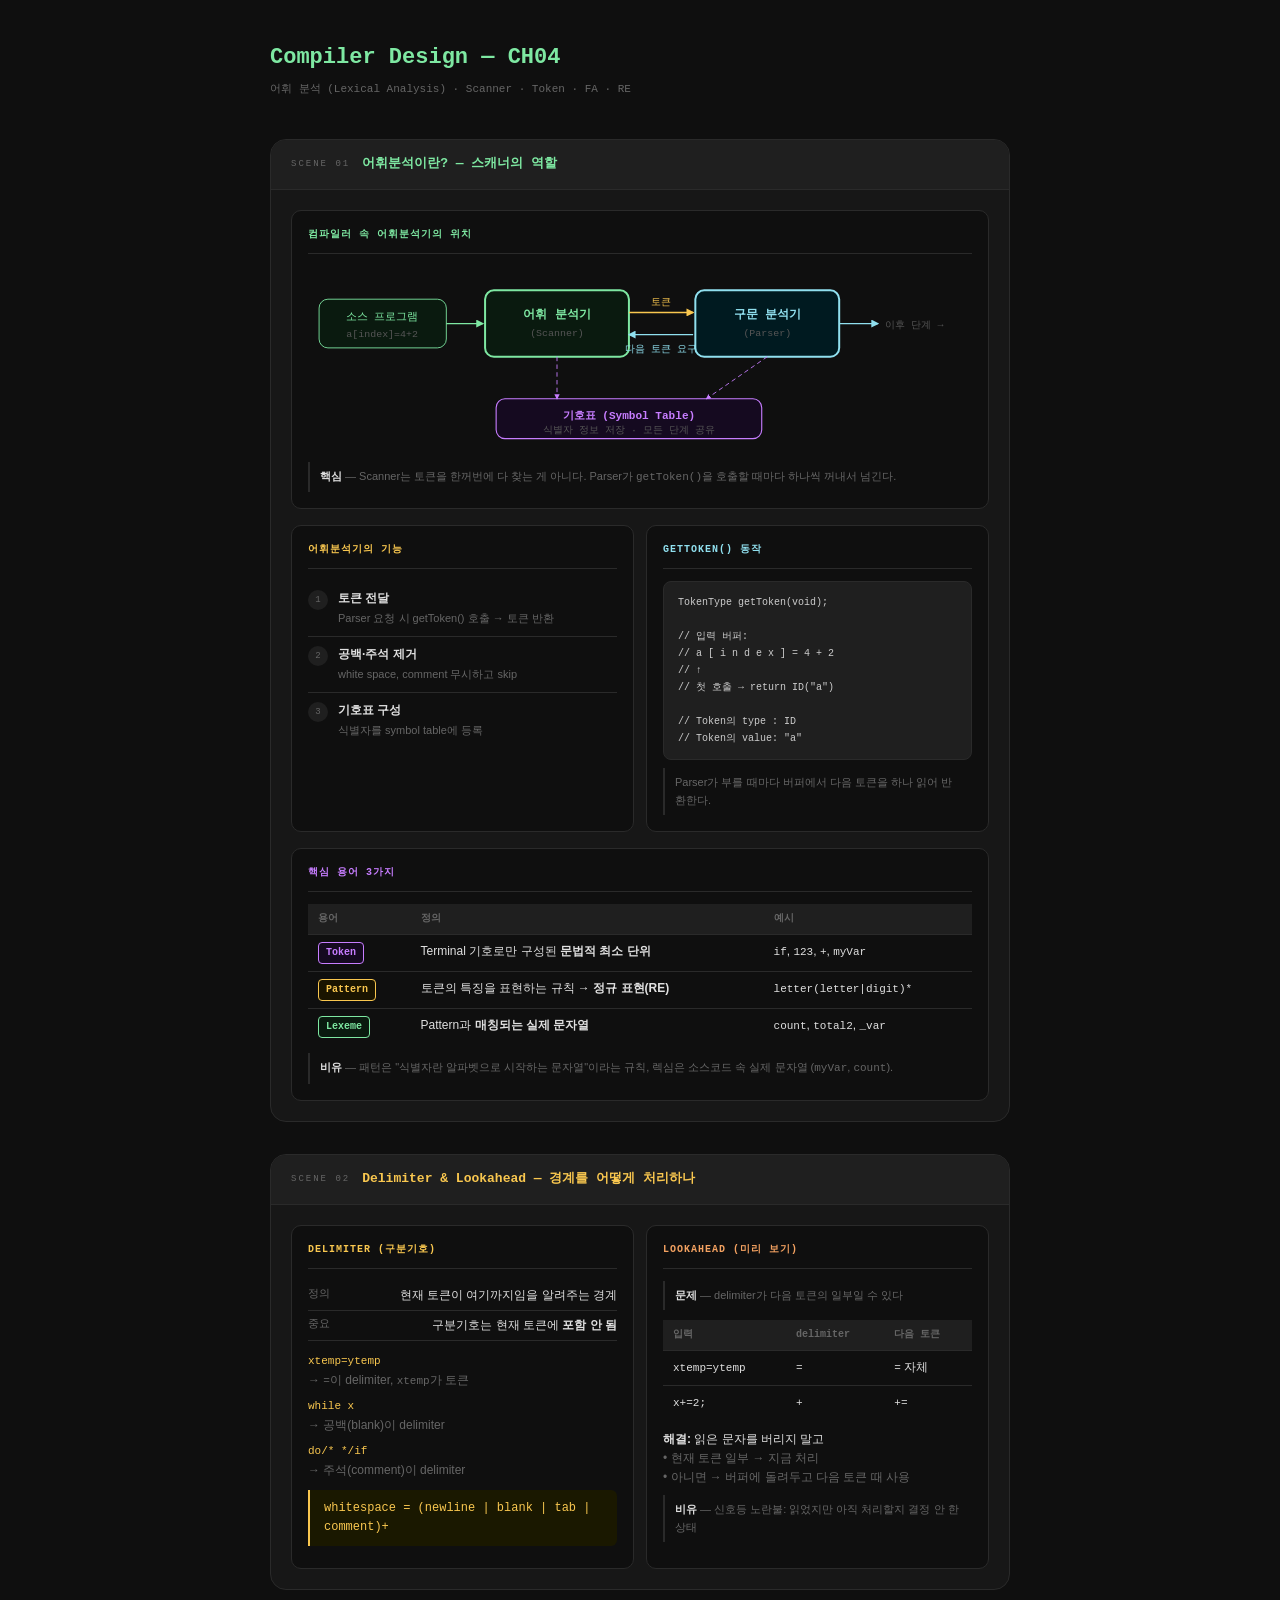
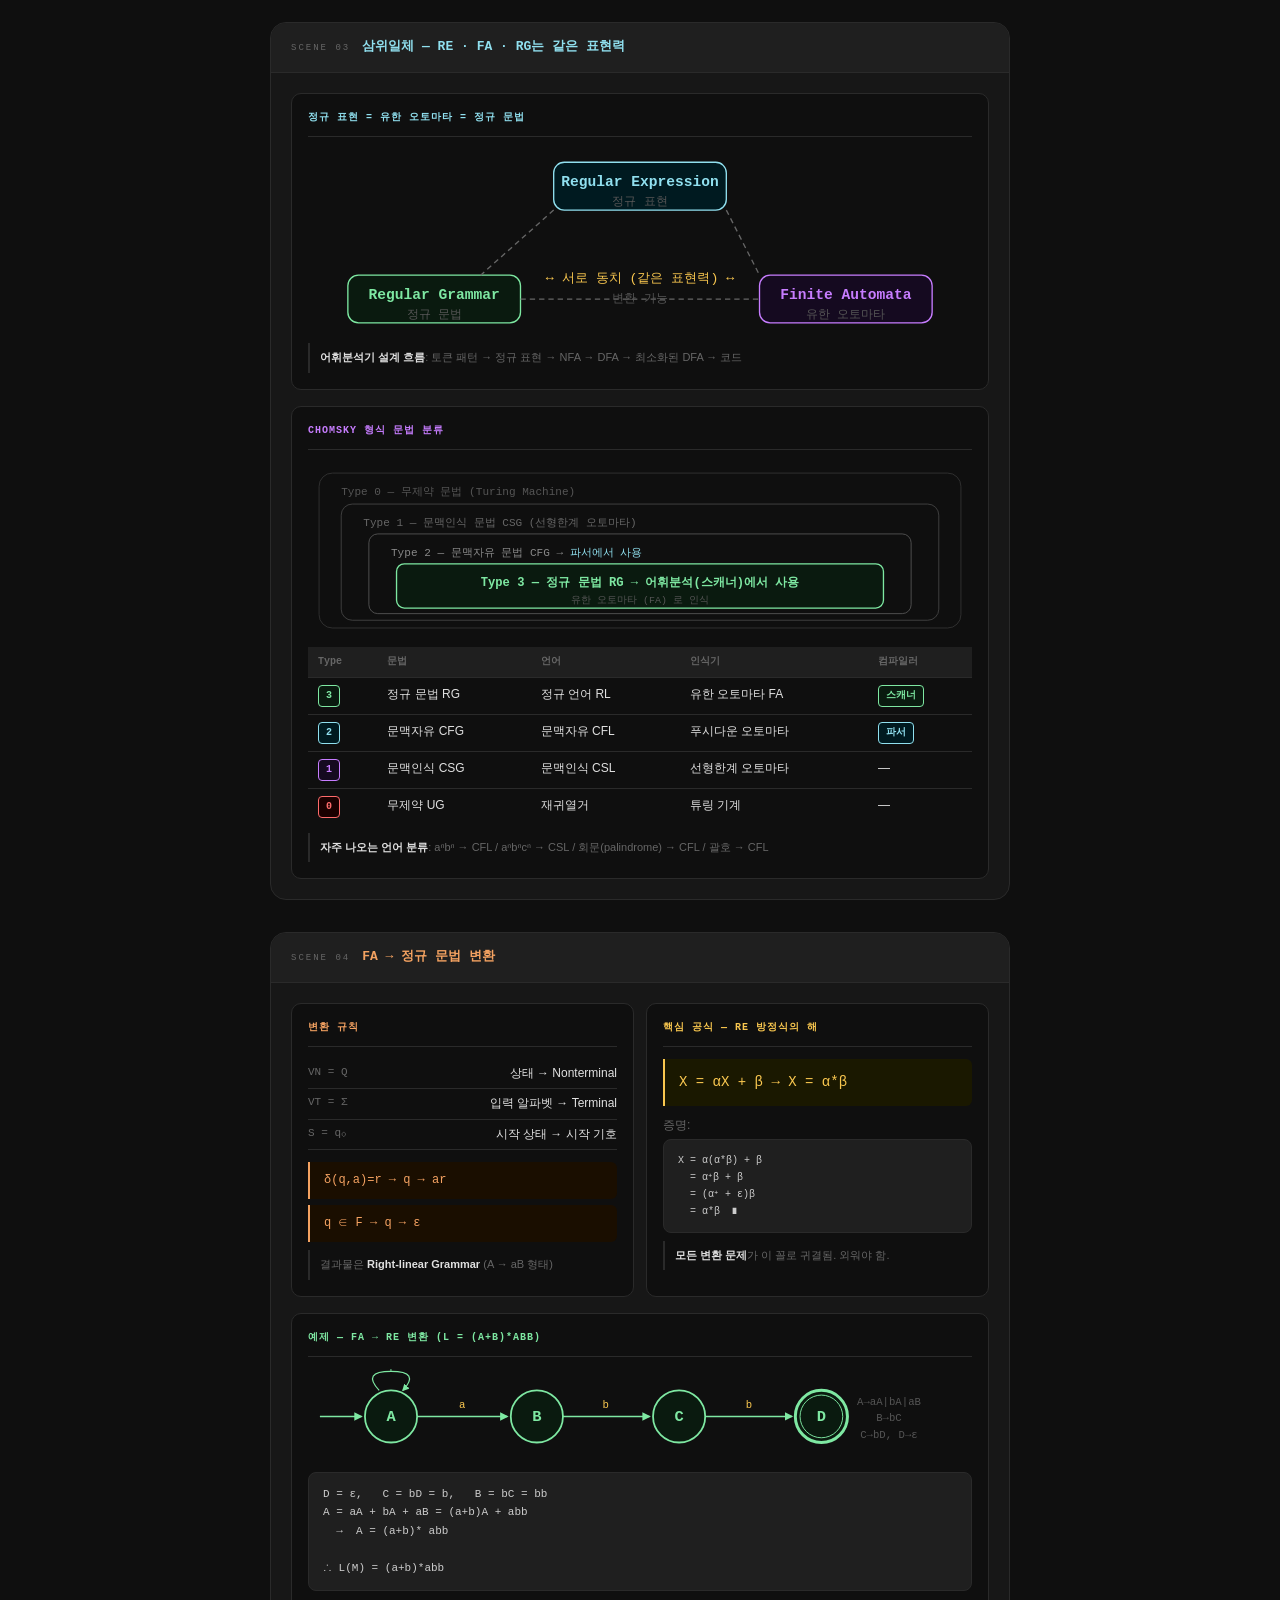
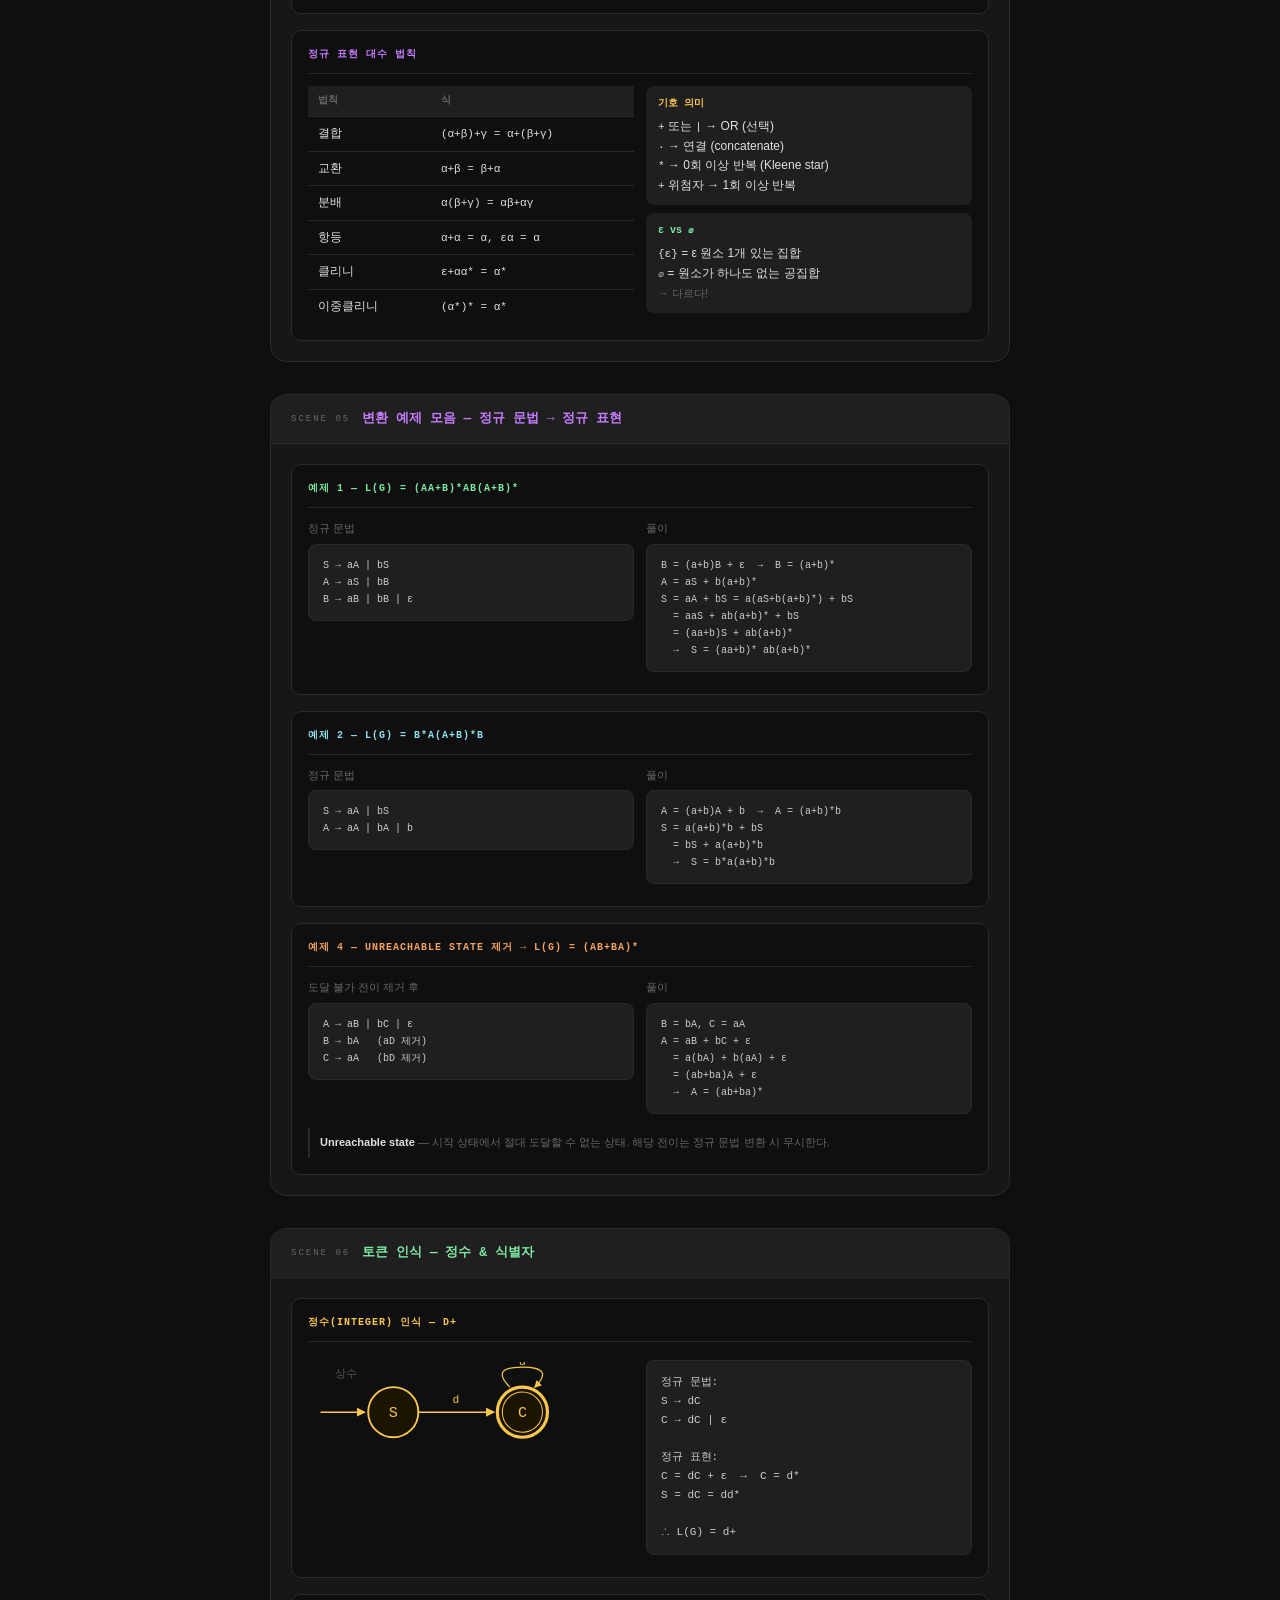
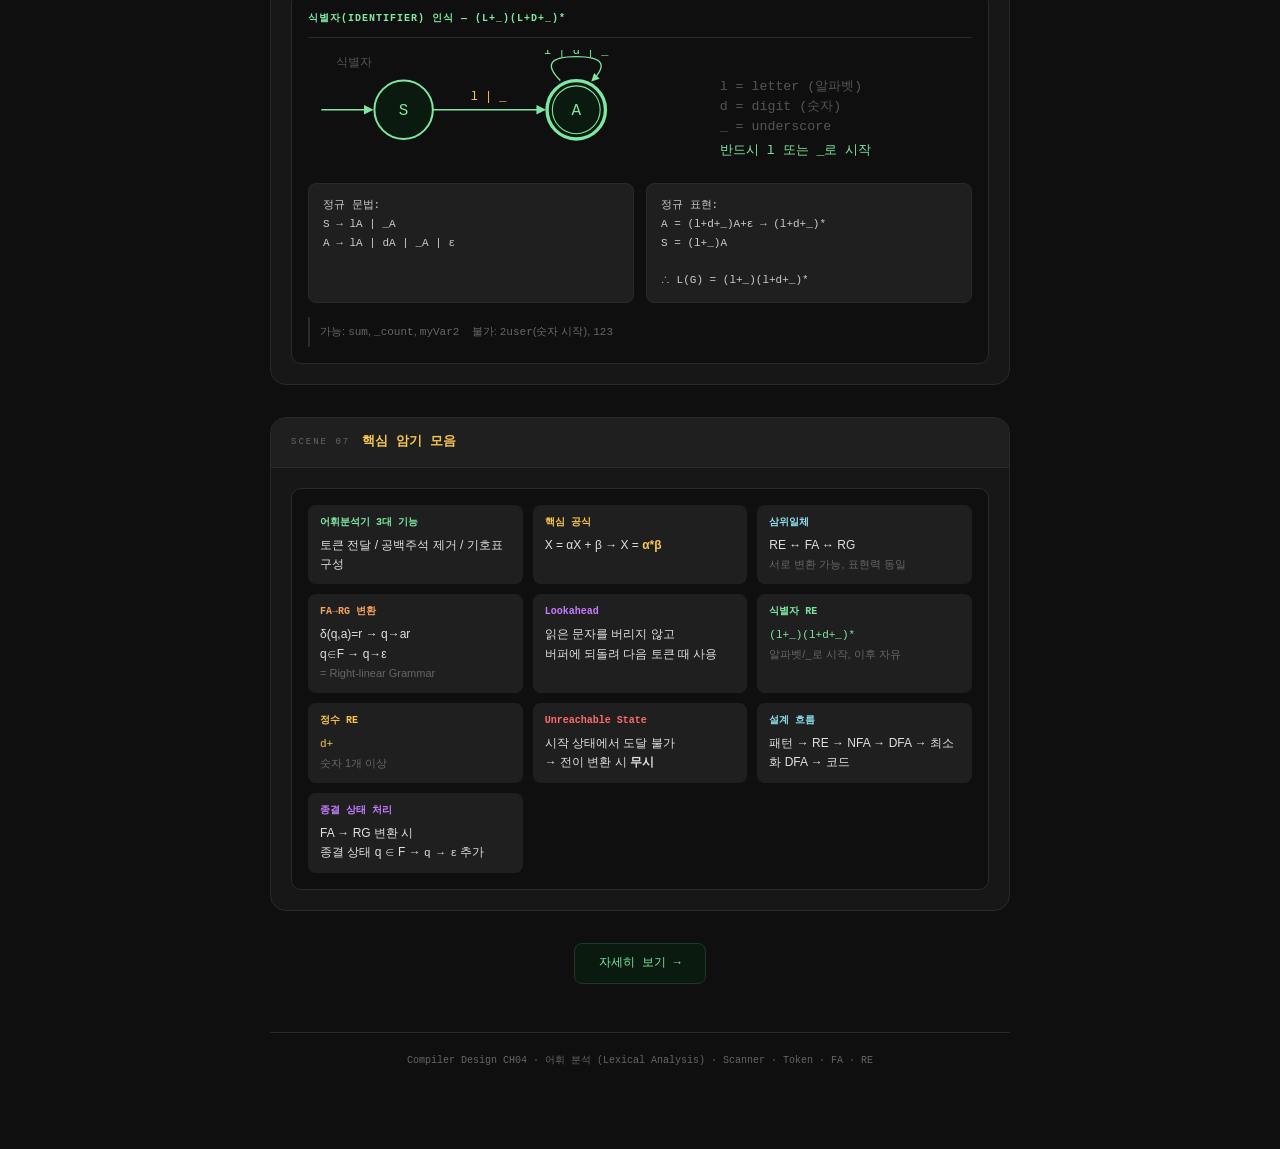
==== commit 15d06545: "Update index.html" ====
--- a/compiler-design/index.html
+++ b/compiler-design/index.html
@@ -206,7 +206,7 @@
 <body>
 
 <header>
-  <h1>Compiler Design </h1>
+  <h1>Compiler Design — CH04</h1>
   <p>어휘 분석 (Lexical Analysis) · Scanner · Token · FA · RE</p>
 </header>
 
@@ -223,36 +223,7 @@
     <div class="card">
       <div class="card-title" style="color:var(--green)">컴파일러 속 어휘분석기의 위치</div>
       <div class="svg-wrap">
-        <svg viewBox="0 0 680 110" xmlns="http://www.w3.org/2000/svg">
-          <!-- 소스 코드 -->
-          <rect x="10" y="35" width="110" height="40" rx="8" fill="#0a1a0f" stroke="#7ee8a2" stroke-width="0.8"/>
-          <text x="65" y="52" font-family="monospace" font-size="10" fill="#7ee8a2" text-anchor="middle">소스 프로그램</text>
-          <text x="65" y="66" font-family="monospace" font-size="9" fill="#555" text-anchor="middle">a[index]=4+2</text>
-          <!-- 화살표 →어휘분석기 -->
-          <line x1="120" y1="55" x2="170" y2="55" stroke="#7ee8a2" stroke-width="1" marker-end="url(#arr-g)"/>
-          <!-- 어휘분석기 -->
-          <rect x="170" y="30" width="130" height="50" rx="8" fill="#0a1a0f" stroke="#7ee8a2" stroke-width="1.5"/>
-          <text x="235" y="50" font-family="monospace" font-size="11" fill="#7ee8a2" text-anchor="middle" font-weight="bold">어휘 분석기</text>
-          <text x="235" y="65" font-family="monospace" font-size="9" fill="#555" text-anchor="middle">(Scanner)</text>
-          <!-- 토큰 화살표 -->
-          <line x1="300" y1="45" x2="360" y2="45" stroke="#f9c74f" stroke-width="1" marker-end="url(#arr-y)"/>
-          <text x="330" y="38" font-family="monospace" font-size="9" fill="#f9c74f" text-anchor="middle">토큰</text>
-          <!-- 다음토큰 요구 화살표 -->
-          <line x1="360" y1="65" x2="300" y2="65" stroke="#90e0ef" stroke-width="1" marker-end="url(#arr-c)"/>
-          <text x="330" y="80" font-family="monospace" font-size="9" fill="#90e0ef" text-anchor="middle">다음 토큰 요구</text>
-          <!-- 구문분석기 -->
-          <rect x="360" y="30" width="130" height="50" rx="8" fill="#001a20" stroke="#90e0ef" stroke-width="1.5"/>
-          <text x="425" y="50" font-family="monospace" font-size="11" fill="#90e0ef" text-anchor="middle" font-weight="bold">구문 분석기</text>
-          <text x="425" y="65" font-family="monospace" font-size="9" fill="#555" text-anchor="middle">(Parser)</text>
-          <line x1="490" y1="55" x2="530" y2="55" stroke="#90e0ef" stroke-width="1" marker-end="url(#arr-c)"/>
-          <text x="555" y="50" font-family="monospace" font-size="10" fill="#555" text-anchor="middle">이후 단계→</text>
-          <!-- 기호표 -->
-          <rect x="235" y="95" width="100" height="30" rx="6" fill="#150a20" stroke="#c77dff" stroke-width="0.8"/>
-          <text x="285" y="115" font-family="monospace" font-size="10" fill="#c77dff" text-anchor="middle">기호표 (Symbol Table)</text>
-          <line x1="235" y1="80" x2="285" y2="95" stroke="#c77dff" stroke-width="0.5" stroke-dasharray="3 2"/>
-          <line x1="425" y1="80" x2="335" y2="95" stroke="#c77dff" stroke-width="0.5" stroke-dasharray="3 2"/>
-
-          <!-- arrowhead markers -->
+        <svg viewBox="0 0 600 170" xmlns="http://www.w3.org/2000/svg">
           <defs>
             <marker id="arr-g" markerWidth="6" markerHeight="6" refX="5" refY="3" orient="auto">
               <path d="M0,0 L6,3 L0,6 Z" fill="#7ee8a2"/>
@@ -263,7 +234,50 @@
             <marker id="arr-c" markerWidth="6" markerHeight="6" refX="5" refY="3" orient="auto">
               <path d="M0,0 L6,3 L0,6 Z" fill="#90e0ef"/>
             </marker>
+            <marker id="arr-p" markerWidth="6" markerHeight="6" refX="5" refY="3" orient="auto">
+              <path d="M0,0 L6,3 L0,6 Z" fill="#c77dff"/>
+            </marker>
           </defs>
+
+          <!-- 소스 프로그램 -->
+          <rect x="10" y="30" width="115" height="44" rx="8" fill="#0a1a0f" stroke="#7ee8a2" stroke-width="0.8"/>
+          <text x="67" y="49" font-family="monospace" font-size="10" fill="#7ee8a2" text-anchor="middle">소스 프로그램</text>
+          <text x="67" y="64" font-family="monospace" font-size="9" fill="#555" text-anchor="middle">a[index]=4+2</text>
+
+          <!-- 소스→어휘 화살표 -->
+          <line x1="125" y1="52" x2="158" y2="52" stroke="#7ee8a2" stroke-width="1.2" marker-end="url(#arr-g)"/>
+
+          <!-- 어휘 분석기 -->
+          <rect x="160" y="22" width="130" height="60" rx="8" fill="#0a1a0f" stroke="#7ee8a2" stroke-width="1.8"/>
+          <text x="225" y="47" font-family="monospace" font-size="11" fill="#7ee8a2" text-anchor="middle" font-weight="bold">어휘 분석기</text>
+          <text x="225" y="63" font-family="monospace" font-size="9" fill="#555" text-anchor="middle">(Scanner)</text>
+
+          <!-- 토큰 →구문 -->
+          <line x1="290" y1="42" x2="348" y2="42" stroke="#f9c74f" stroke-width="1.2" marker-end="url(#arr-y)"/>
+          <text x="319" y="35" font-family="monospace" font-size="9" fill="#f9c74f" text-anchor="middle">토큰</text>
+
+          <!-- 다음 토큰 요구 ← -->
+          <line x1="348" y1="62" x2="290" y2="62" stroke="#90e0ef" stroke-width="1.2" marker-end="url(#arr-c)"/>
+          <text x="319" y="78" font-family="monospace" font-size="9" fill="#90e0ef" text-anchor="middle">다음 토큰 요구</text>
+
+          <!-- 구문 분석기 -->
+          <rect x="350" y="22" width="130" height="60" rx="8" fill="#001a20" stroke="#90e0ef" stroke-width="1.8"/>
+          <text x="415" y="47" font-family="monospace" font-size="11" fill="#90e0ef" text-anchor="middle" font-weight="bold">구문 분석기</text>
+          <text x="415" y="63" font-family="monospace" font-size="9" fill="#555" text-anchor="middle">(Parser)</text>
+
+          <!-- 구문 → 이후 -->
+          <line x1="480" y1="52" x2="515" y2="52" stroke="#90e0ef" stroke-width="1.2" marker-end="url(#arr-c)"/>
+          <text x="548" y="56" font-family="monospace" font-size="9" fill="#555" text-anchor="middle">이후 단계 →</text>
+
+          <!-- 기호표 박스 (하단 중앙) -->
+          <rect x="170" y="120" width="240" height="36" rx="8" fill="#150a20" stroke="#c77dff" stroke-width="1"/>
+          <text x="290" y="138" font-family="monospace" font-size="10" fill="#c77dff" text-anchor="middle" font-weight="bold">기호표 (Symbol Table)</text>
+          <text x="290" y="151" font-family="monospace" font-size="9" fill="#555" text-anchor="middle">식별자 정보 저장 · 모든 단계 공유</text>
+
+          <!-- 어휘분석기 → 기호표 점선 -->
+          <line x1="225" y1="82" x2="225" y2="120" stroke="#c77dff" stroke-width="0.8" stroke-dasharray="4 3" marker-end="url(#arr-p)"/>
+          <!-- 구문분석기 → 기호표 점선 -->
+          <line x1="415" y1="82" x2="360" y2="120" stroke="#c77dff" stroke-width="0.8" stroke-dasharray="4 3" marker-end="url(#arr-p)"/>
         </svg>
       </div>
       <div class="note"><b>핵심</b> — Scanner는 토큰을 한꺼번에 다 찾는 게 아니다. Parser가 <code>getToken()</code>을 호출할 때마다 하나씩 꺼내서 넘긴다.</div>
@@ -804,7 +818,14 @@
   </div>
 </div>
 
-<footer>Compiler Design  · 어휘 분석 (Lexical Analysis) · Scanner · Token · FA · RE</footer>
+<div style="text-align:center; margin-top:32px;">
+  <a href="../notes.html?repo=Compiler-Design"
+     style="display:inline-flex;align-items:center;gap:8px;font-family:'IBM Plex Mono',monospace;font-size:12px;color:#7ee8a2;border:0.5px solid #1a3a25;background:#0a1a0f;padding:10px 24px;border-radius:8px;text-decoration:none;">
+    자세히 보기 →
+  </a>
+</div>
+
+<footer>Compiler Design CH04 · 어휘 분석 (Lexical Analysis) · Scanner · Token · FA · RE</footer>
 
 </body>
 </html>
